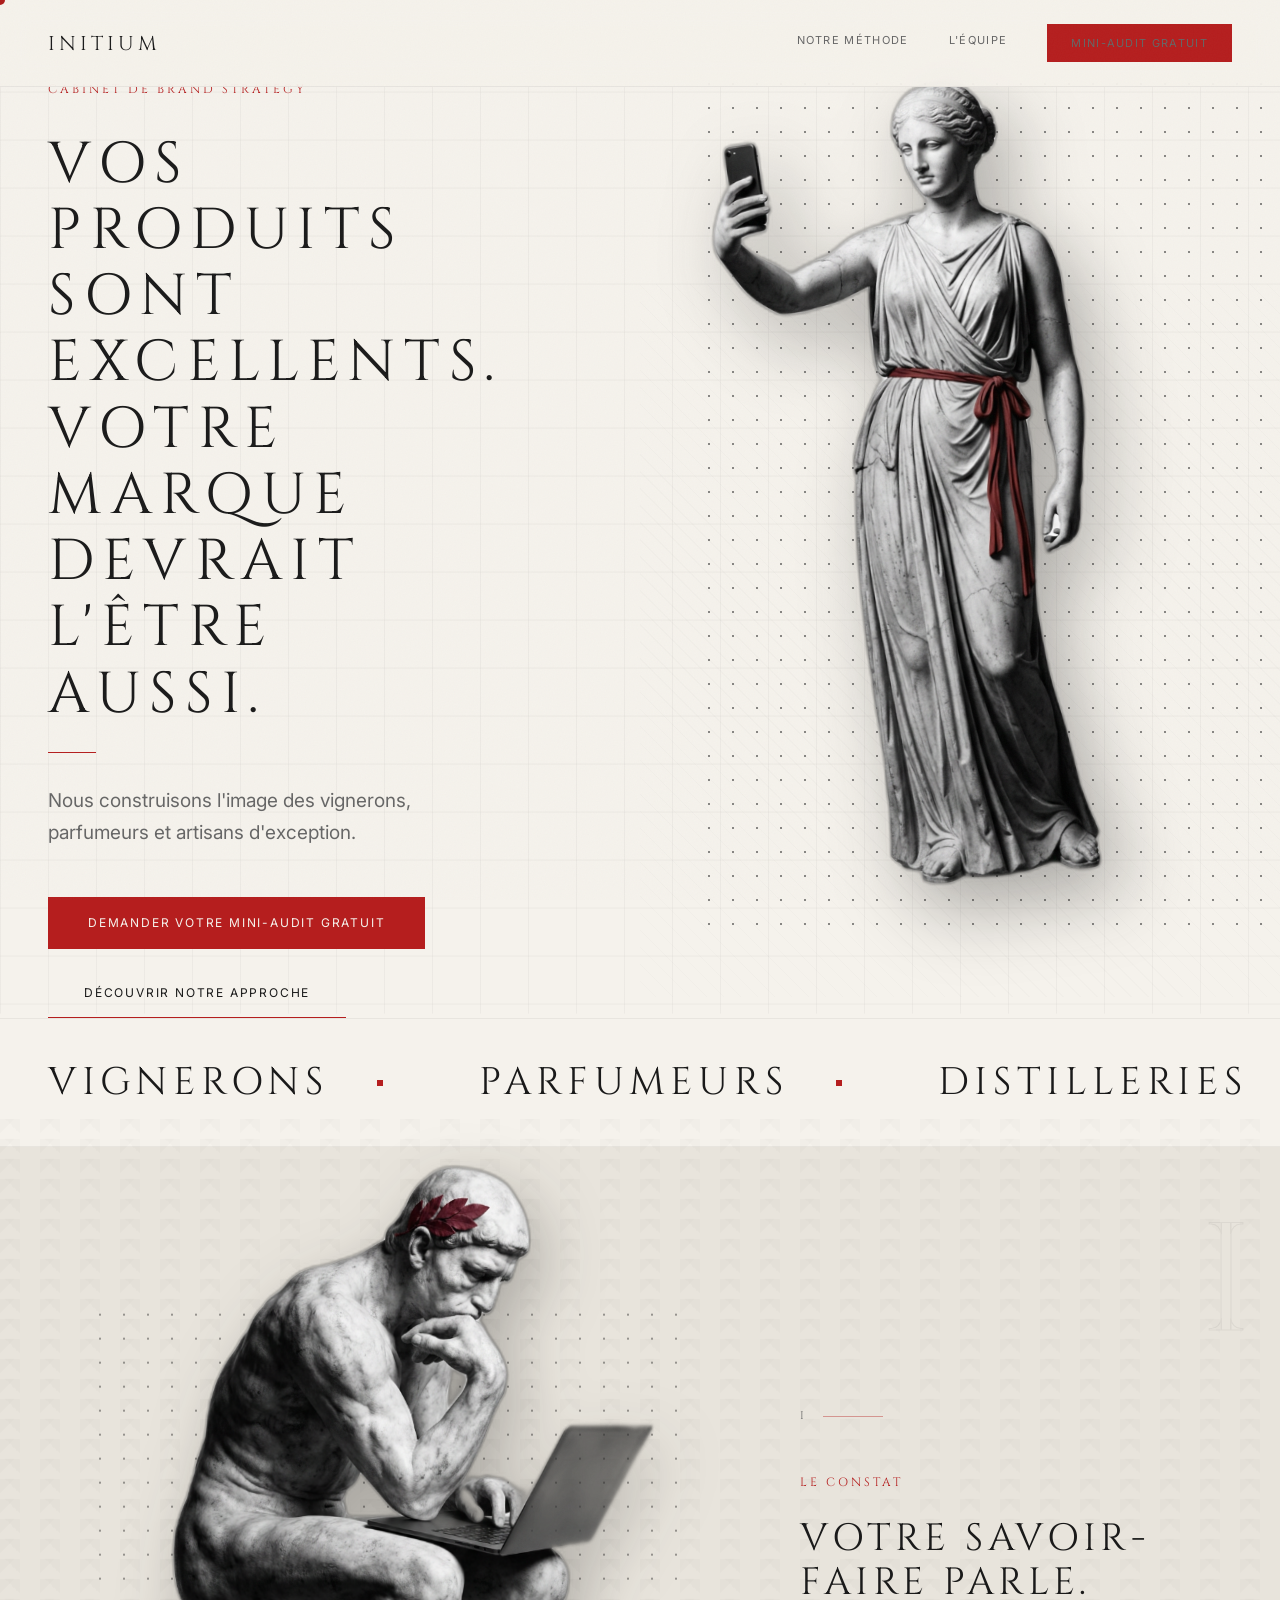
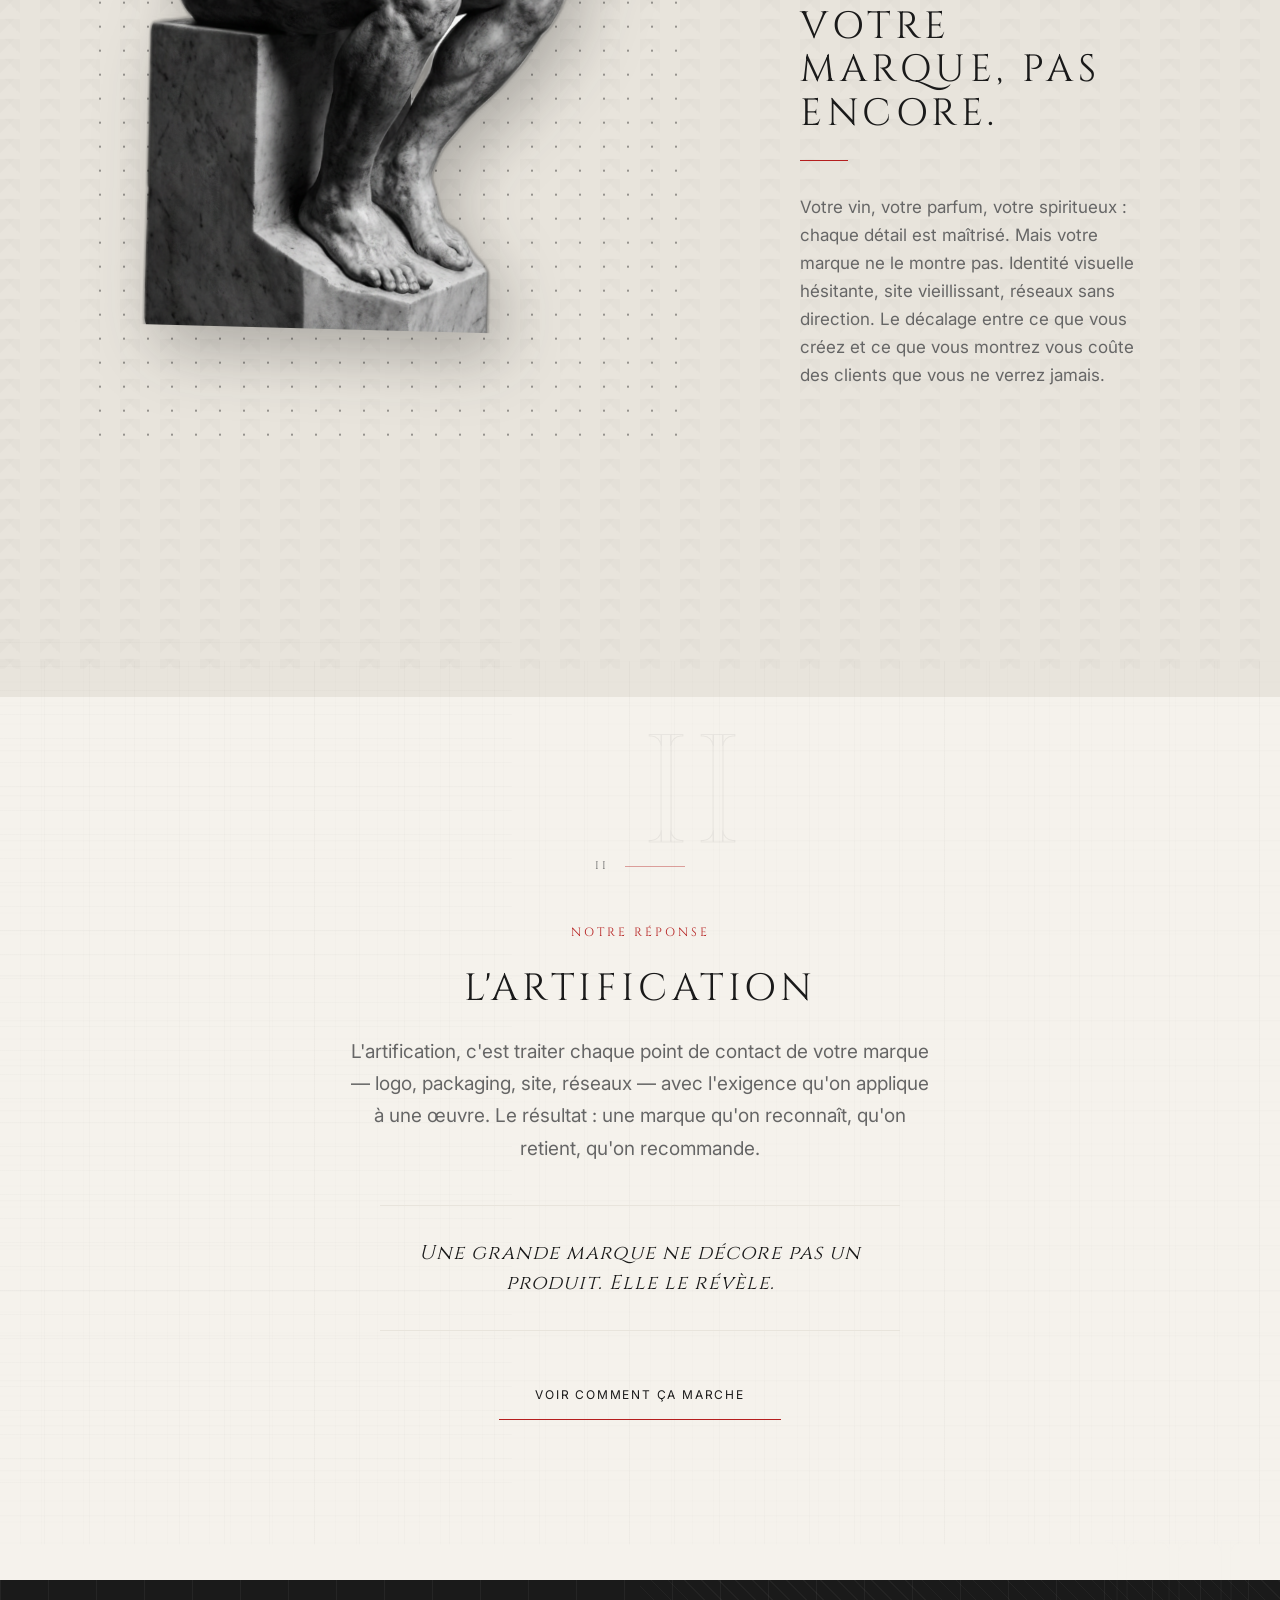
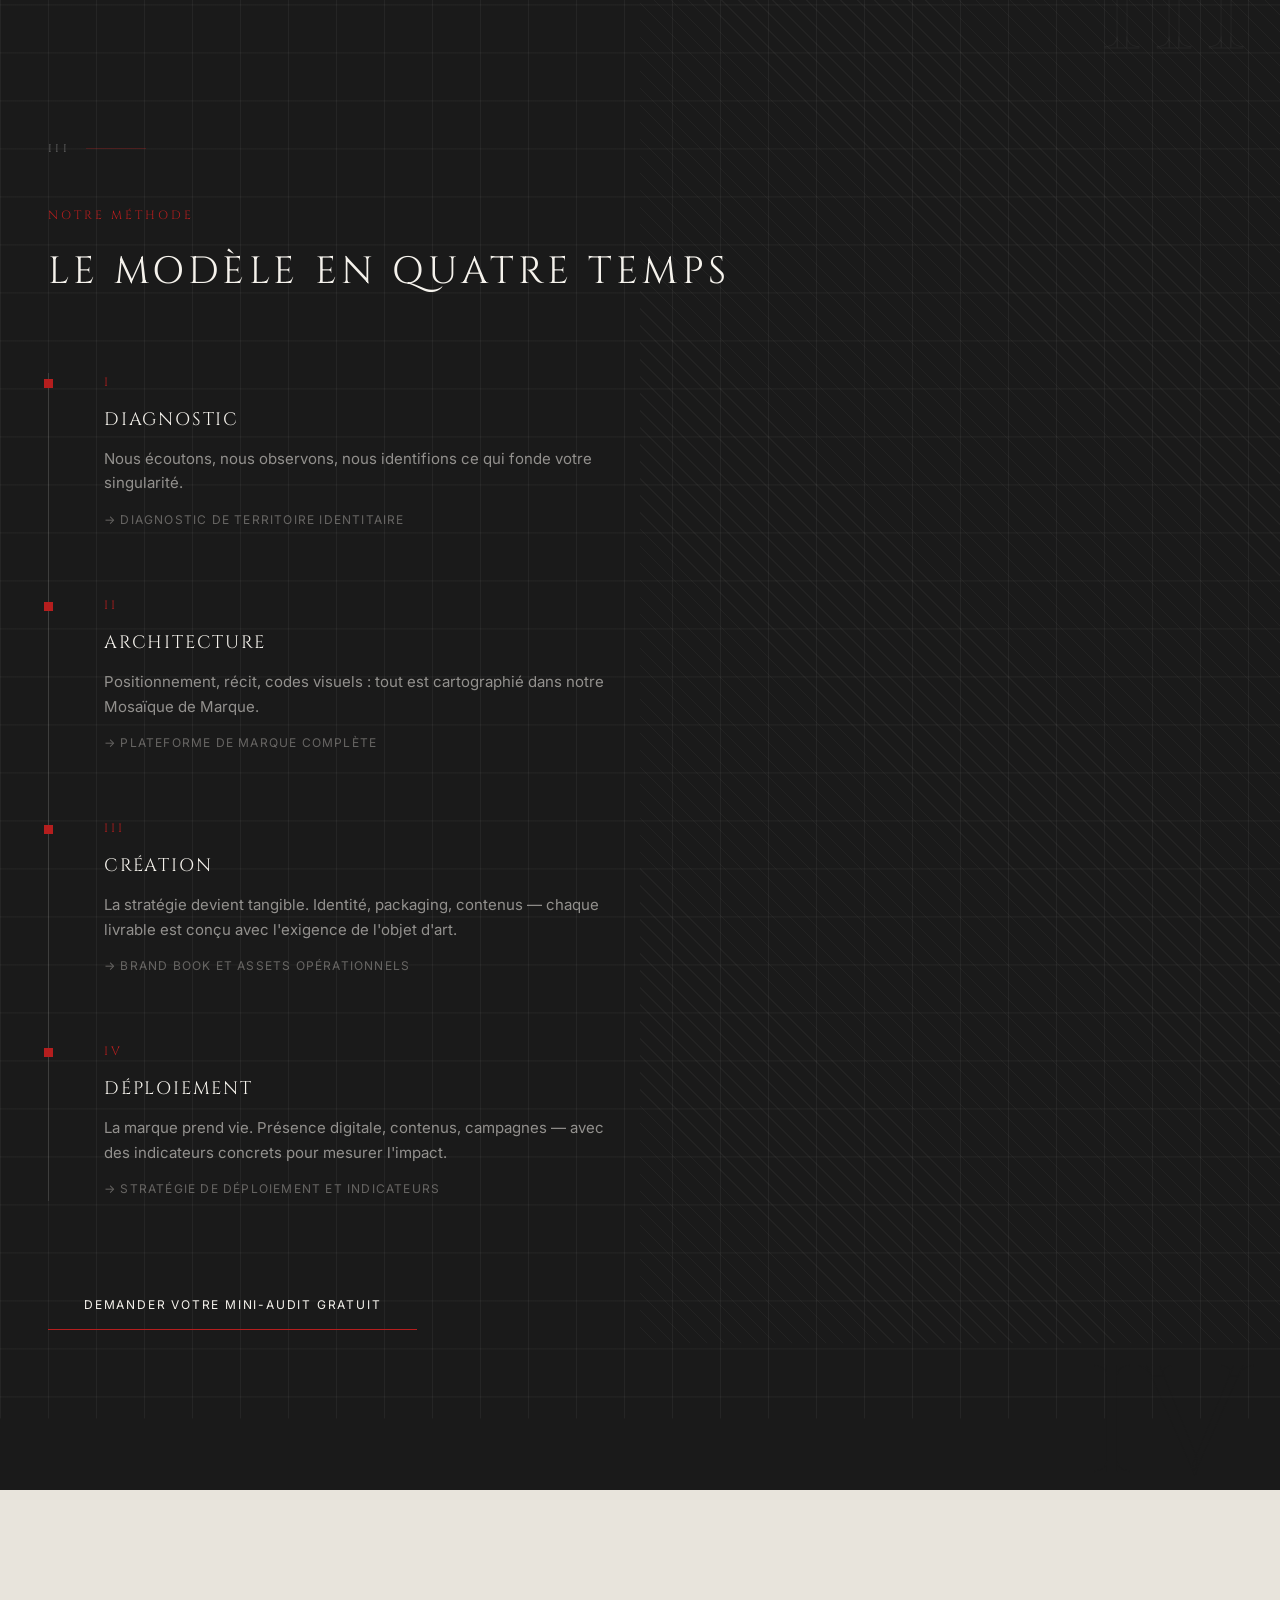
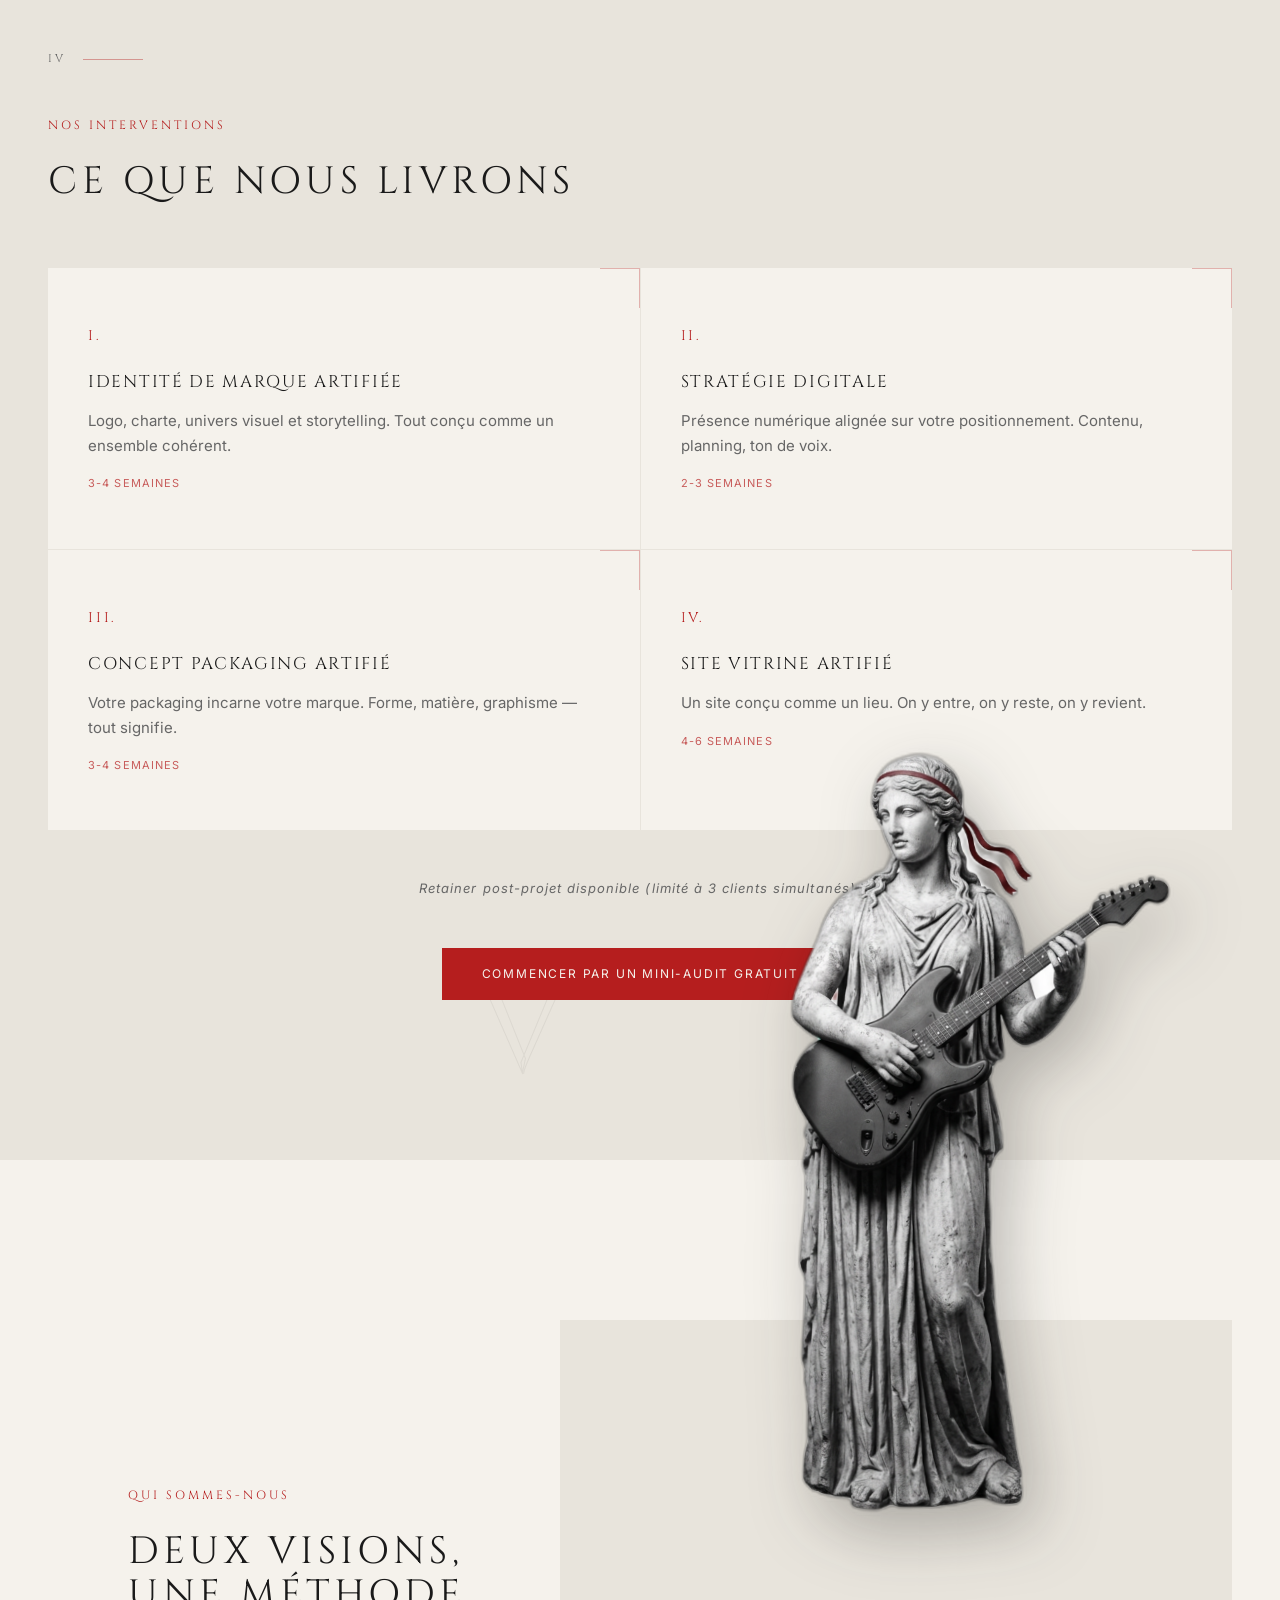
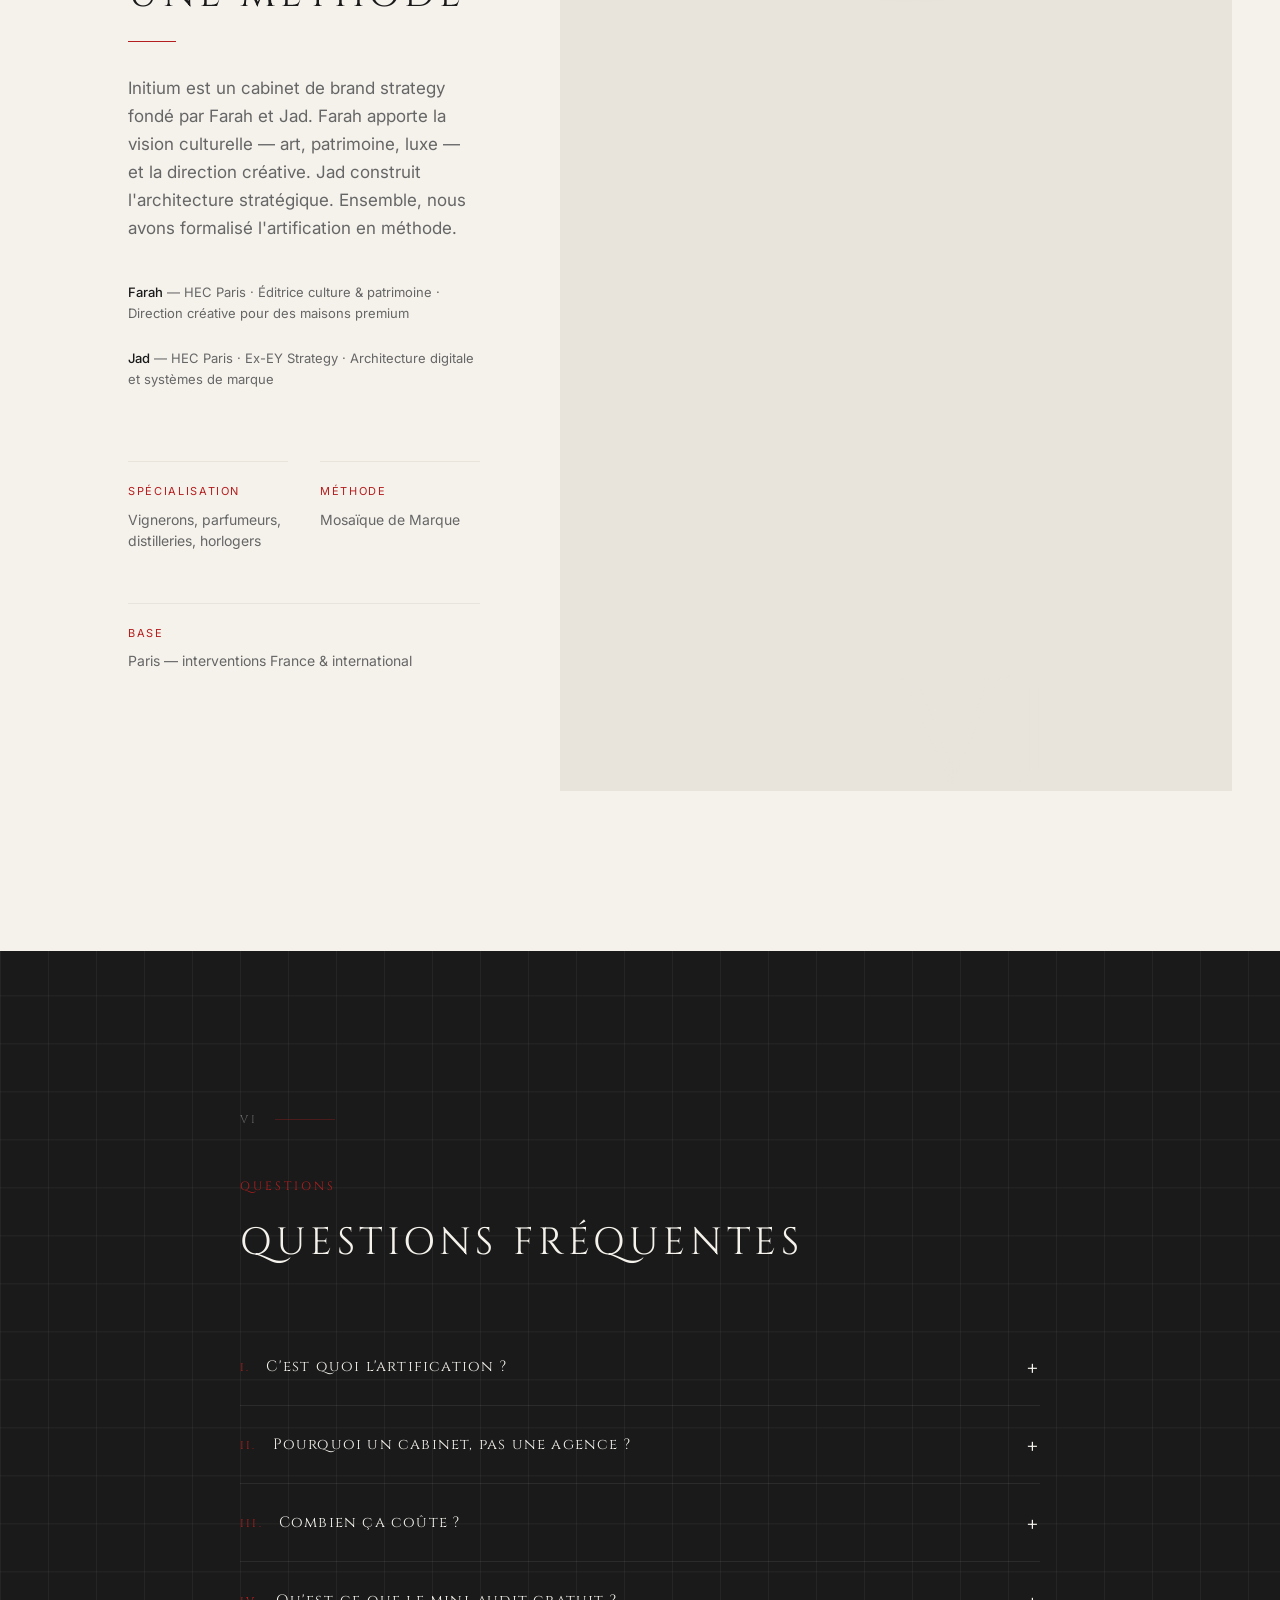
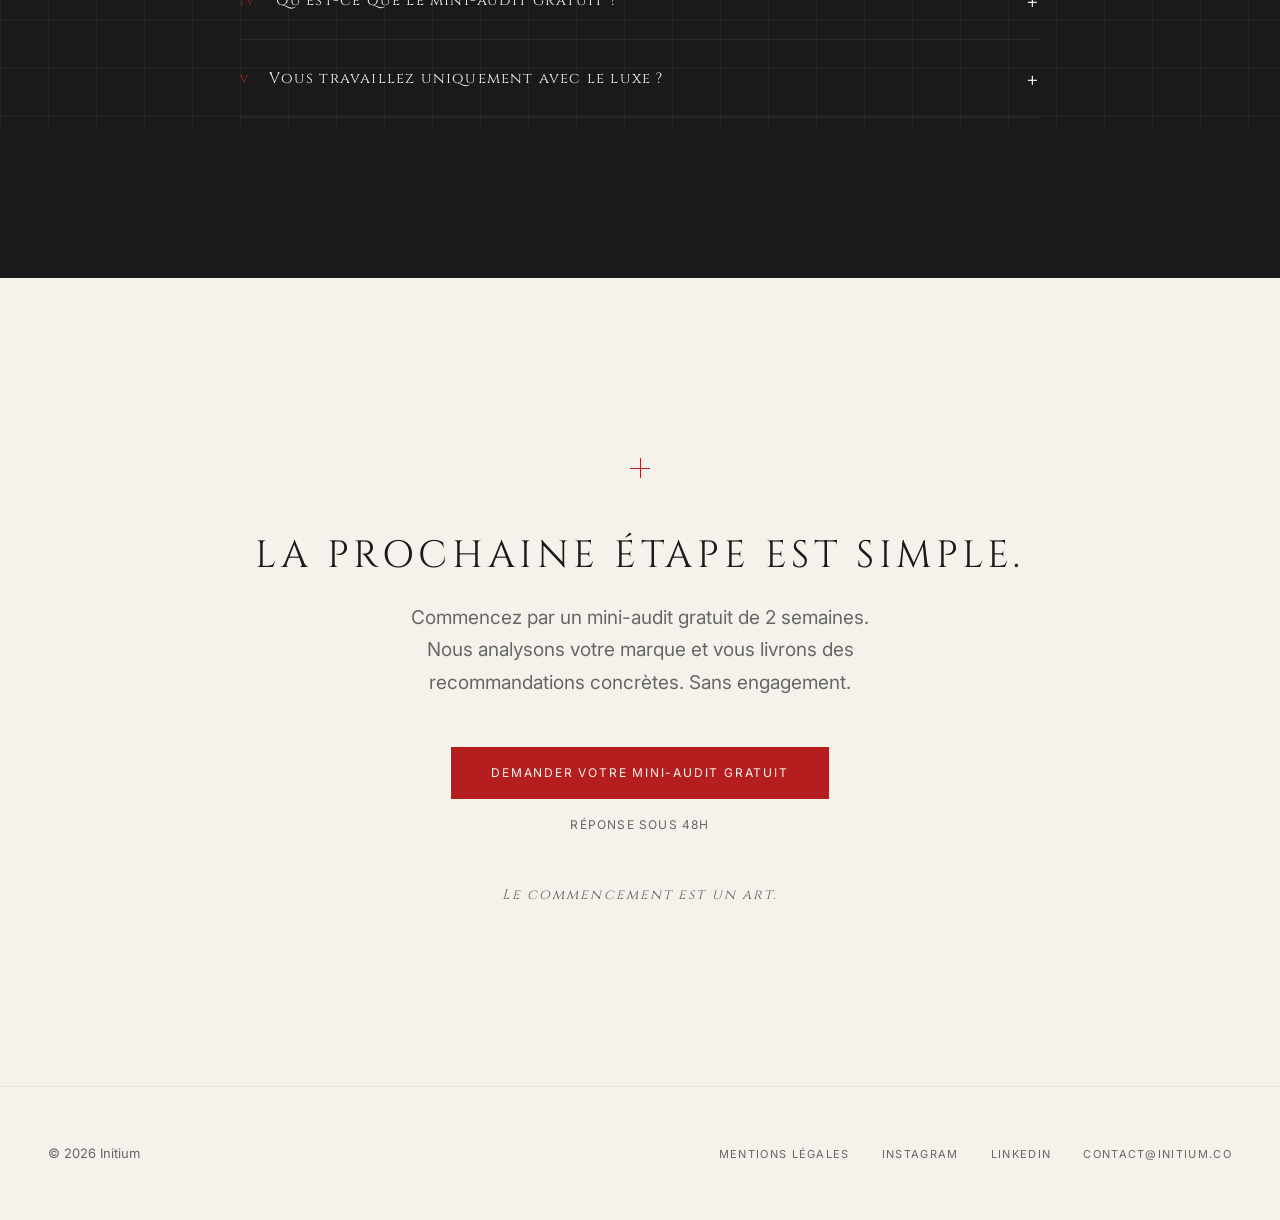
==== index.html @ c175eb3e "Initium V3 — site one-page + mini-audit landing" ====
<!DOCTYPE html>
<html lang="fr">
<head>
  <meta charset="UTF-8">
  <meta name="viewport" content="width=device-width, initial-scale=1.0">
  <title>Initium — Cabinet de brand strategy | Artification de marques premium</title>
  <meta name="description" content="Cabinet de brand strategy spécialisé dans l'artification. Nous élevons l'image des vignerons, parfumeurs et artisans d'exception.">
  <meta property="og:title" content="Initium — Cabinet de brand strategy | Artification de marques premium">
  <meta property="og:description" content="Cabinet de brand strategy spécialisé dans l'artification. Nous élevons l'image des vignerons, parfumeurs et artisans d'exception.">
  <meta property="og:type" content="website">
  <meta property="og:url" content="https://jadachpro.github.io/initium-site-v3/">
  <meta property="og:image" content="https://jadachpro.github.io/initium-site-v3/img/venus-selfie.png">
  <link href="https://fonts.googleapis.com/css2?family=Cinzel:wght@400;500;700&family=Inter:wght@300;400;500&display=swap" rel="stylesheet">
  <link rel="stylesheet" href="css/style.css">
</head>
<body>

  <!-- Curseur rouge custom -->
  <div class="cursor-dot" id="cursor"></div>

  <!-- Navigation -->
  <nav class="site-nav" id="nav">
    <a href="index.html" class="site-nav__logo">Initium</a>
    <button class="site-nav__hamburger" id="hamburger" aria-label="Menu">
      <span></span><span></span><span></span>
    </button>
    <ul class="site-nav__links" id="navLinks">
      <li><a href="#methode">Notre méthode</a></li>
      <li><a href="#equipe">L'équipe</a></li>
      <li><a href="mini-audit.html" class="btn btn--filled" style="padding: 10px 24px; font-size: 11px;">Mini-audit gratuit</a></li>
    </ul>
  </nav>

  <!-- ===== S1 — HERO ===== -->
  <section class="hero">
    <div class="pattern-layer pat-grid" style="inset: 0; opacity: 0.5;" data-parallax="0.02"></div>
    <div class="pattern-layer pat-diag" style="top: 30%; left: 50%; right: 0; bottom: 0; opacity: 0.4;" data-parallax="0.04"></div>
    <div class="hero__deco-letter" data-parallax="0.06">I</div>

    <div class="hero__inner">
      <div class="hero__content">
        <p class="t-intertitre mb-32 reveal">Cabinet de brand strategy</p>
        <h1 class="t-lapidaire t-lapidaire--lg mb-24 reveal reveal--delay-1">Vos produits sont excellents. Votre marque devrait l'être aussi.</h1>
        <div class="filet mb-32 reveal reveal--delay-2"></div>
        <p class="t-corps t-corps--lg mb-48 reveal reveal--delay-2" style="max-width: 460px;">Nous construisons l'image des vignerons, parfumeurs et artisans d'exception.</p>
        <div style="display: flex; gap: 20px; flex-wrap: wrap;" class="reveal reveal--delay-3">
          <a href="mini-audit.html" class="btn btn--filled">Demander votre mini-audit gratuit</a>
          <a href="#methode" class="btn">Découvrir notre approche</a>
        </div>
      </div>

      <div class="hero__figure">
        <div class="hero__figure-frame hero__figure-frame--offset pat-dots" style="opacity: 0.5;" data-parallax="0.03"></div>
        <img src="img/venus-selfie.png" alt="Vénus au selfie — statue classique avec smartphone" data-parallax="0.15" data-scale-scroll>
      </div>
    </div>
  </section>

  <!-- ===== S2 — MARQUEE ===== -->
  <div class="marquee">
    <div class="marquee__track">
      <span class="marquee__item">Vignerons <span class="marquee__sep"></span></span>
      <span class="marquee__item">Parfumeurs <span class="marquee__sep"></span></span>
      <span class="marquee__item">Distilleries <span class="marquee__sep"></span></span>
      <span class="marquee__item">Horlogers <span class="marquee__sep"></span></span>
      <span class="marquee__item">Artisans d'exception <span class="marquee__sep"></span></span>
      <span class="marquee__item">Vignerons <span class="marquee__sep"></span></span>
      <span class="marquee__item">Parfumeurs <span class="marquee__sep"></span></span>
      <span class="marquee__item">Distilleries <span class="marquee__sep"></span></span>
      <span class="marquee__item">Horlogers <span class="marquee__sep"></span></span>
      <span class="marquee__item">Artisans d'exception <span class="marquee__sep"></span></span>
    </div>
  </div>

  <!-- ===== S3 — LE PROBLÈME ===== -->
  <section class="section section--perle">
    <div class="pattern-layer pat-chevron" style="inset: 0; opacity: 0.4;" data-parallax="0.02"></div>

    <div class="split">
      <div class="split__figure">
        <div class="pattern-layer pat-dots" style="inset: 40px; opacity: 0.4; z-index: 1;" data-parallax="0.03"></div>
        <img src="img/penseur-laptop.png" alt="Le Penseur au laptop" data-parallax="0.12" data-scale-scroll>
      </div>
      <div class="split__text">
        <div class="section-num-giant" data-parallax="0.06">I</div>
        <div class="section-number reveal">I</div>
        <p class="t-intertitre mb-24 reveal reveal--delay-1">Le constat</p>
        <h2 class="t-lapidaire t-lapidaire--md mb-24 reveal reveal--delay-1">Votre savoir-faire parle. Votre marque, pas encore.</h2>
        <div class="filet mb-32 reveal reveal--delay-2"></div>
        <p class="t-corps mb-48 reveal reveal--delay-2">Votre vin, votre parfum, votre spiritueux&nbsp;: chaque détail est maîtrisé. Mais votre marque ne le montre pas. Identité visuelle hésitante, site vieillissant, réseaux sans direction. Le décalage entre ce que vous créez et ce que vous montrez vous coûte des clients que vous ne verrez jamais.</p>
      </div>
    </div>
  </section>

  <!-- ===== S4 — L'ARTIFICATION ===== -->
  <section class="section section--blanc" style="text-align: center;">
    <div class="pattern-layer pat-meandre" style="inset: 0; opacity: 0.35;" data-parallax="0.015"></div>
    <div class="pattern-layer pat-lines" style="top: 0; left: 0; width: 40%; bottom: 0; opacity: 0.3;" data-parallax="0.03"></div>

    <div class="section__inner">
      <div class="section-num-giant" style="left: 50%; transform: translateX(-50%); right: auto;" data-parallax="0.05">II</div>
      <div class="section-number reveal" style="justify-content: center;">II</div>
      <p class="t-intertitre mb-24 reveal">Notre réponse</p>
      <h2 class="t-lapidaire t-lapidaire--md mb-24 reveal reveal--delay-1">L'artification</h2>
      <div class="filet mb-32 reveal reveal--delay-1" style="margin: 0 auto;"></div>
      <p class="t-corps t-corps--lg mb-48 reveal reveal--delay-2" style="max-width: 580px; margin: 0 auto;">L'artification, c'est traiter chaque point de contact de votre marque — logo, packaging, site, réseaux — avec l'exigence qu'on applique à une œuvre. Le résultat&nbsp;: une marque qu'on reconnaît, qu'on retient, qu'on recommande.</p>
      <div class="phrase-memorable reveal reveal--delay-2" style="max-width: 520px; margin: 40px auto;">Une grande marque ne décore pas un produit. Elle le révèle.</div>
      <a href="#methode" class="btn reveal reveal--delay-3">Voir comment ça marche</a>
    </div>
  </section>

  <!-- ===== S5 — LA MÉTHODE ===== -->
  <section class="section section--noir" id="methode">
    <div class="pattern-layer pat-grid--light" style="inset: 0;" data-parallax="0.02"></div>
    <div class="pattern-layer pat-diag--light" style="top: 0; right: 0; width: 50%; bottom: 0;" data-parallax="0.04"></div>

    <div class="section__inner">
      <div class="section-num-giant" data-parallax="0.06">III</div>
      <div class="section-number reveal">III</div>
      <p class="t-intertitre mb-24 reveal">Notre méthode</p>
      <h2 class="t-lapidaire t-lapidaire--md mb-16 reveal reveal--delay-1" style="color: var(--blanc-casse);">Le modèle en quatre temps</h2>

      <div class="timeline">
        <div class="timeline__step reveal">
          <div class="timeline__roman">I</div>
          <div class="timeline__title">Diagnostic</div>
          <p class="timeline__text">Nous écoutons, nous observons, nous identifions ce qui fonde votre singularité.</p>
          <span class="timeline__deliverable">→ Diagnostic de territoire identitaire</span>
        </div>
        <div class="timeline__step reveal reveal--delay-1">
          <div class="timeline__roman">II</div>
          <div class="timeline__title">Architecture</div>
          <p class="timeline__text">Positionnement, récit, codes visuels&nbsp;: tout est cartographié dans notre Mosaïque de Marque.</p>
          <span class="timeline__deliverable">→ Plateforme de marque complète</span>
        </div>
        <div class="timeline__step reveal reveal--delay-2">
          <div class="timeline__roman">III</div>
          <div class="timeline__title">Création</div>
          <p class="timeline__text">La stratégie devient tangible. Identité, packaging, contenus — chaque livrable est conçu avec l'exigence de l'objet d'art.</p>
          <span class="timeline__deliverable">→ Brand book et assets opérationnels</span>
        </div>
        <div class="timeline__step reveal reveal--delay-3">
          <div class="timeline__roman">IV</div>
          <div class="timeline__title">Déploiement</div>
          <p class="timeline__text">La marque prend vie. Présence digitale, contenus, campagnes — avec des indicateurs concrets pour mesurer l'impact.</p>
          <span class="timeline__deliverable">→ Stratégie de déploiement et indicateurs</span>
        </div>
      </div>

      <div style="margin-top: 80px;" class="reveal">
        <a href="mini-audit.html" class="btn" style="color: var(--blanc-casse); border-bottom-color: var(--rouge);">Demander votre mini-audit gratuit</a>
      </div>
    </div>
  </section>

  <!-- ===== S6 — LES OFFRES ===== -->
  <section class="section section--perle">
    <div class="section__inner">
      <div class="section-num-giant" data-parallax="0.06">IV</div>
      <div class="section-number reveal">IV</div>
      <p class="t-intertitre mb-24 reveal">Nos interventions</p>
      <h2 class="t-lapidaire t-lapidaire--md mb-16 reveal reveal--delay-1">Ce que nous livrons</h2>

      <div class="grid-2x2">
        <div class="card reveal">
          <div class="card__corner"></div>
          <div class="card__roman">I.</div>
          <div class="card__title">Identité de marque artifiée</div>
          <p class="card__text">Logo, charte, univers visuel et storytelling. Tout conçu comme un ensemble cohérent.</p>
          <div class="card__delai">3-4 semaines</div>
        </div>
        <div class="card reveal reveal--delay-1">
          <div class="card__corner"></div>
          <div class="card__roman">II.</div>
          <div class="card__title">Stratégie digitale</div>
          <p class="card__text">Présence numérique alignée sur votre positionnement. Contenu, planning, ton de voix.</p>
          <div class="card__delai">2-3 semaines</div>
        </div>
        <div class="card reveal reveal--delay-2">
          <div class="card__corner"></div>
          <div class="card__roman">III.</div>
          <div class="card__title">Concept packaging artifié</div>
          <p class="card__text">Votre packaging incarne votre marque. Forme, matière, graphisme — tout signifie.</p>
          <div class="card__delai">3-4 semaines</div>
        </div>
        <div class="card reveal reveal--delay-3">
          <div class="card__corner"></div>
          <div class="card__roman">IV.</div>
          <div class="card__title">Site vitrine artifié</div>
          <p class="card__text">Un site conçu comme un lieu. On y entre, on y reste, on y revient.</p>
          <div class="card__delai">4-6 semaines</div>
        </div>
      </div>

      <p class="retainer-note reveal">Retainer post-projet disponible (limité à 3 clients simultanés).</p>

      <div style="text-align: center; margin-top: 48px;" class="reveal">
        <a href="mini-audit.html" class="btn btn--filled">Commencer par un mini-audit gratuit</a>
      </div>
    </div>
  </section>

  <!-- ===== S7 — L'ÉQUIPE ===== -->
  <section class="section section--blanc" id="equipe">
    <div class="split">
      <div class="split__text">
        <div class="section-num-giant" data-parallax="0.06">V</div>
        <div class="section-number reveal">V</div>
        <p class="t-intertitre mb-24 reveal reveal--delay-1">Qui sommes-nous</p>
        <h2 class="t-lapidaire t-lapidaire--md mb-24 reveal reveal--delay-1">Deux visions, une méthode</h2>
        <div class="filet mb-32 reveal reveal--delay-2"></div>
        <p class="t-corps mb-32 reveal reveal--delay-2">Initium est un cabinet de brand strategy fondé par Farah et Jad. Farah apporte la vision culturelle — art, patrimoine, luxe — et la direction créative. Jad construit l'architecture stratégique. Ensemble, nous avons formalisé l'artification en méthode.</p>

        <div class="team-parcours mb-16 reveal reveal--delay-2">
          <strong>Farah</strong> — HEC Paris · Éditrice culture &amp; patrimoine · Direction créative pour des maisons premium
        </div>
        <div class="team-parcours mb-32 reveal reveal--delay-2">
          <strong>Jad</strong> — HEC Paris · Ex-EY Strategy · Architecture digitale et systèmes de marque
        </div>

        <div class="team-blocs reveal reveal--delay-3">
          <div class="team-bloc">
            <div class="team-bloc__label">Spécialisation</div>
            <div class="team-bloc__value">Vignerons, parfumeurs, distilleries, horlogers</div>
          </div>
          <div class="team-bloc">
            <div class="team-bloc__label">Méthode</div>
            <div class="team-bloc__value">Mosaïque de Marque</div>
          </div>
          <div class="team-bloc">
            <div class="team-bloc__label">Base</div>
            <div class="team-bloc__value">Paris — interventions France &amp; international</div>
          </div>
        </div>
      </div>

      <div class="split__figure split__figure--placeholder">
        <img src="img/muse-guitare.png" alt="Farah — co-fondatrice Initium" data-parallax="0.12" data-scale-scroll>
      </div>
    </div>
  </section>

  <!-- ===== S8 — FAQ ===== -->
  <section class="section section--noir">
    <div class="pattern-layer pat-grid--light" style="inset: 0;" data-parallax="0.02"></div>

    <div class="section__inner" style="max-width: 800px;">
      <div class="section-num-giant" data-parallax="0.06">VI</div>
      <div class="section-number reveal">VI</div>
      <p class="t-intertitre mb-24 reveal">Questions</p>
      <h2 class="t-lapidaire t-lapidaire--md mb-16 reveal reveal--delay-1" style="color: var(--blanc-casse);">Questions fréquentes</h2>

      <div class="faq-list">
        <div class="faq-item reveal">
          <button class="faq-question"><span class="faq-roman">I.</span>C'est quoi l'artification&nbsp;?</button>
          <div class="faq-answer">
            <p>Traiter chaque élément de votre marque — logo, packaging, site, contenu — avec l'intention et la cohérence d'une démarche artistique. Le résultat&nbsp;: une marque qui se distingue naturellement.</p>
          </div>
        </div>
        <div class="faq-item reveal reveal--delay-1">
          <button class="faq-question"><span class="faq-roman">II.</span>Pourquoi un cabinet, pas une agence&nbsp;?</button>
          <div class="faq-answer">
            <p>Une agence exécute. Un cabinet pense puis exécute. Nous construisons des systèmes de marque cohérents et durables, fondés sur une méthode.</p>
          </div>
        </div>
        <div class="faq-item reveal reveal--delay-1">
          <button class="faq-question"><span class="faq-roman">III.</span>Combien ça coûte&nbsp;?</button>
          <div class="faq-answer">
            <p>Chaque projet est chiffré sur mesure après le mini-audit gratuit. Le mini-audit vous donne une vision claire avant tout engagement.</p>
          </div>
        </div>
        <div class="faq-item reveal reveal--delay-2">
          <button class="faq-question"><span class="faq-roman">IV.</span>Qu'est-ce que le mini-audit gratuit&nbsp;?</button>
          <div class="faq-answer">
            <p>Un diagnostic de 2 semaines. Nous analysons votre marque (identité, positionnement, présence digitale) et vous livrons des recommandations concrètes. Sans engagement.</p>
          </div>
        </div>
        <div class="faq-item reveal reveal--delay-2">
          <button class="faq-question"><span class="faq-roman">V.</span>Vous travaillez uniquement avec le luxe&nbsp;?</button>
          <div class="faq-answer">
            <p>Nous travaillons avec les marques de produits premium&nbsp;: vignerons, parfumeurs, distilleries, horlogers. Le point commun&nbsp;: un savoir-faire d'exception qui mérite une image à la hauteur.</p>
          </div>
        </div>
      </div>
    </div>
  </section>

  <!-- ===== S9 — CTA FINAL ===== -->
  <section class="section section--blanc cta-final">
    <div class="section__inner">
      <div class="ornament-cross mb-48 reveal" style="margin: 0 auto 48px;"></div>
      <h2 class="t-lapidaire t-lapidaire--md mb-24 reveal reveal--delay-1">La prochaine étape est simple.</h2>
      <p class="t-corps t-corps--lg mb-48 reveal reveal--delay-2" style="max-width: 480px; margin: 0 auto 48px;">Commencez par un mini-audit gratuit de 2 semaines. Nous analysons votre marque et vous livrons des recommandations concrètes. Sans engagement.</p>
      <div class="reveal reveal--delay-3">
        <a href="mini-audit.html" class="btn btn--filled">Demander votre mini-audit gratuit</a>
        <p class="sub-cta">Réponse sous 48h</p>
      </div>
      <p class="closing-phrase reveal reveal--delay-3">Le commencement est un art.</p>
    </div>
  </section>

  <!-- ===== S10 — FOOTER ===== -->
  <footer class="site-footer">
    <span>© 2026 Initium</span>
    <ul class="site-footer__links">
      <li><a href="mentions-legales.html">Mentions légales</a></li>
      <li><a href="https://instagram.com/" target="_blank" rel="noopener">Instagram</a></li>
      <li><a href="https://linkedin.com/" target="_blank" rel="noopener">LinkedIn</a></li>
      <li><a href="mailto:contact@initium.co">contact@initium.co</a></li>
    </ul>
  </footer>

  <!-- Sticky CTA Mobile -->
  <div class="sticky-cta-mobile">
    <a href="mini-audit.html">Mini-audit gratuit</a>
  </div>

  <!-- ===== SCRIPTS ===== -->
  <script>
    /* --- Curseur custom --- */
    const cursor = document.getElementById('cursor');
    if (cursor && window.innerWidth > 768 && !('ontouchstart' in window)) {
      document.addEventListener('mousemove', e => {
        cursor.style.left = e.clientX + 'px';
        cursor.style.top = e.clientY + 'px';
      });
      document.querySelectorAll('a, .btn, .card, .faq-question').forEach(el => {
        el.addEventListener('mouseenter', () => cursor.classList.add('cursor-dot--hover'));
        el.addEventListener('mouseleave', () => cursor.classList.remove('cursor-dot--hover'));
      });
    } else if (cursor) {
      cursor.style.display = 'none';
    }

    /* --- Hamburger menu --- */
    const hamburger = document.getElementById('hamburger');
    const navLinks = document.getElementById('navLinks');
    hamburger.addEventListener('click', () => {
      hamburger.classList.toggle('active');
      navLinks.classList.toggle('open');
    });
    navLinks.querySelectorAll('a').forEach(link => {
      link.addEventListener('click', () => {
        hamburger.classList.remove('active');
        navLinks.classList.remove('open');
      });
    });

    /* --- Nav scroll --- */
    const nav = document.getElementById('nav');
    window.addEventListener('scroll', () => {
      nav.classList.toggle('site-nav--scrolled', window.scrollY > 80);
    });

    /* --- Reveal au scroll --- */
    const reveals = document.querySelectorAll('.reveal, .reveal-h');
    const observer = new IntersectionObserver((entries) => {
      entries.forEach(entry => {
        if (entry.isIntersecting) {
          entry.target.classList.add(
            entry.target.classList.contains('reveal-h') ? 'reveal-h--visible' : 'reveal--visible'
          );
          observer.unobserve(entry.target);
        }
      });
    }, { threshold: 0.15, rootMargin: '0px 0px -40px 0px' });
    reveals.forEach(el => observer.observe(el));

    /* --- Parallax multicouche + scale-on-scroll --- */
    const isMobile = window.innerWidth <= 768;
    if (!isMobile) {
      const parallaxEls = document.querySelectorAll('[data-parallax]');
      let ticking = false;
      window.addEventListener('scroll', () => {
        if (!ticking) {
          requestAnimationFrame(() => {
            const scrollY = window.pageYOffset;
            parallaxEls.forEach(el => {
              const speed = parseFloat(el.dataset.parallax);
              const rect = el.getBoundingClientRect();
              const centerOffset = rect.top + rect.height / 2 - window.innerHeight / 2;
              const translateY = centerOffset * speed * -1;
              if (el.hasAttribute('data-scale-scroll')) {
                const progress = Math.max(0, Math.min(1, 1 - rect.top / window.innerHeight));
                const scale = 0.92 + progress * 0.12;
                const baseRotate = el.closest('.split__figure') ? 1.5 : -2;
                el.style.transform = `translateY(${translateY}px) scale(${scale}) rotate(${baseRotate}deg)`;
              } else {
                el.style.transform = `translateY(${translateY}px)`;
              }
            });
            ticking = false;
          });
          ticking = true;
        }
      });
    }

    /* --- FAQ Accordion --- */
    document.querySelectorAll('.faq-question').forEach(btn => {
      btn.addEventListener('click', () => {
        const item = btn.parentElement;
        const wasOpen = item.classList.contains('open');
        document.querySelectorAll('.faq-item').forEach(i => i.classList.remove('open'));
        if (!wasOpen) item.classList.add('open');
      });
    });
  </script>

</body>
</html>
---- css/style.css ----
/* ===== INITIUM V2.0.1 — Poussé ===== */
/* Télescopage temporel · Patterns actifs · Textures · Dynamique */

/* --- Reset --- */
*, *::before, *::after { margin: 0; padding: 0; box-sizing: border-box; }

/* --- Variables --- */
:root {
  --blanc-casse: #F5F2EC;
  --noir-encre: #1A1A1A;
  --gris-cendre: #666666;
  --gris-perle: #E8E4DC;
  --rouge: #B51E1E;
  --blanc: #FFFFFF;
}

/* --- Curseur rouge --- */
html { cursor: default; }
.cursor-dot {
  position: fixed;
  width: 10px; height: 10px;
  background: var(--rouge);
  border-radius: 50%;
  pointer-events: none;
  z-index: 9999;
  mix-blend-mode: multiply;
  transition: transform 0.15s ease, opacity 0.2s;
  transform: translate(-50%, -50%);
}
.cursor-dot--hover {
  transform: translate(-50%, -50%) scale(3);
  opacity: 0.4;
}

/* --- Texture papier (overlay global) --- */
body::before {
  content: '';
  position: fixed;
  inset: 0;
  z-index: 9000;
  pointer-events: none;
  opacity: 0.03;
  background-image: url("data:image/svg+xml,%3Csvg width='300' height='300' xmlns='http://www.w3.org/2000/svg'%3E%3Cfilter id='n'%3E%3CfeTurbulence type='fractalNoise' baseFrequency='0.75' numOctaves='4' stitchTiles='stitch'/%3E%3C/filter%3E%3Crect width='100%25' height='100%25' filter='url(%23n)' opacity='1'/%3E%3C/svg%3E");
}

/* --- Base --- */
html { scroll-behavior: smooth; }

body {
  font-family: 'Inter', 'Helvetica Neue', Helvetica, Arial, sans-serif;
  background: var(--blanc-casse);
  color: var(--noir-encre);
  font-size: 17px;
  line-height: 1.65;
  -webkit-font-smoothing: antialiased;
  overflow-x: hidden;
}

/* --- Typographie lapidaire --- */
.t-lapidaire {
  font-family: 'Cinzel', 'Trajan Pro', serif;
  text-transform: uppercase;
  letter-spacing: 0.12em;
  font-weight: 400;
  line-height: 1.15;
}
.t-lapidaire--xxl {
  font-size: clamp(48px, 7vw, 120px);
  letter-spacing: 0.08em;
  line-height: 1.0;
}
.t-lapidaire--lg {
  font-size: clamp(32px, 4.5vw, 64px);
  letter-spacing: 0.15em;
}
.t-lapidaire--md {
  font-size: clamp(22px, 3vw, 38px);
  letter-spacing: 0.12em;
}
.t-lapidaire--sm {
  font-size: clamp(13px, 1.2vw, 15px);
  letter-spacing: 0.2em;
}

/* --- Typographie corps --- */
.t-corps { font-size: 17px; line-height: 1.65; color: var(--gris-cendre); }
.t-corps--lg { font-size: 19px; line-height: 1.7; }

/* --- Intertitre rouge petites capitales --- */
.t-intertitre {
  font-family: 'Cinzel', serif;
  font-size: 12px;
  letter-spacing: 0.25em;
  text-transform: uppercase;
  color: var(--rouge);
  font-weight: 400;
}

/* --- Links --- */
a { color: inherit; text-decoration: none; }

/* --- Filets --- */
.filet { width: 48px; height: 1px; background: var(--rouge); }
.filet--v { width: 1px; height: 48px; background: var(--rouge); }
.filet--long { width: 100%; height: 1px; background: var(--gris-perle); }
.filet--rouge-long { width: 100%; height: 1px; background: var(--rouge); opacity: 0.3; }

/* --- Boutons --- */
.btn {
  display: inline-block;
  padding: 14px 36px;
  font-family: 'Inter', sans-serif;
  font-size: 12px;
  letter-spacing: 0.15em;
  text-transform: uppercase;
  color: var(--noir-encre);
  background: transparent;
  border: none;
  border-bottom: 1px solid var(--rouge);
  border-radius: 0;
  cursor: pointer;
  transition: all 0.4s cubic-bezier(0.25, 0, 0, 1);
  position: relative;
}
.btn::after {
  content: '';
  position: absolute;
  bottom: -1px; left: 0;
  width: 0; height: 1px;
  background: var(--rouge);
  transition: width 0.4s cubic-bezier(0.25, 0, 0, 1);
}
.btn:hover { color: var(--rouge); }
.btn:hover::after { width: 100%; }

.btn--filled {
  background: var(--rouge);
  color: var(--blanc-casse);
  border-bottom: none;
  padding: 16px 40px;
}
.btn--filled:hover {
  background: var(--noir-encre);
  color: var(--blanc-casse);
}

/* --- Navigation --- */
.site-nav {
  position: fixed;
  top: 0; left: 0; right: 0;
  z-index: 1000;
  display: flex;
  justify-content: space-between;
  align-items: center;
  padding: 24px 48px;
  background: rgba(245, 242, 236, 0.9);
  backdrop-filter: blur(12px);
  border-bottom: 1px solid rgba(26, 26, 26, 0.06);
  transition: padding 0.3s;
}
.site-nav--scrolled { padding: 16px 48px; }

.site-nav__logo {
  font-family: 'Cinzel', serif;
  font-size: 20px;
  letter-spacing: 0.2em;
  text-transform: uppercase;
  color: var(--noir-encre);
}

.site-nav__links {
  display: flex; gap: 40px; list-style: none;
}
.site-nav__links a {
  font-family: 'Inter', sans-serif;
  font-size: 11px;
  letter-spacing: 0.12em;
  text-transform: uppercase;
  color: var(--gris-cendre);
  transition: color 0.3s;
  position: relative;
}
.site-nav__links a::after {
  content: '';
  position: absolute;
  bottom: -4px; left: 0;
  width: 0; height: 1px;
  background: var(--rouge);
  transition: width 0.3s;
}
.site-nav__links a:hover { color: var(--rouge); }
.site-nav__links a:hover::after { width: 100%; }

/* ===== PATTERNS ===== */

/* Pointillés */
.pat-dots {
  background-image: radial-gradient(circle, var(--noir-encre) 1px, transparent 1px);
  background-size: 24px 24px;
}

/* Grille fine */
.pat-grid {
  background-image:
    linear-gradient(rgba(26, 26, 26, 0.07) 1px, transparent 1px),
    linear-gradient(90deg, rgba(26, 26, 26, 0.07) 1px, transparent 1px);
  background-size: 48px 48px;
}

/* Grille dense */
.pat-grid-dense {
  background-image:
    linear-gradient(rgba(26, 26, 26, 0.04) 1px, transparent 1px),
    linear-gradient(90deg, rgba(26, 26, 26, 0.04) 1px, transparent 1px);
  background-size: 16px 16px;
}

/* Lignes horizontales */
.pat-lines {
  background-image: repeating-linear-gradient(
    0deg, transparent, transparent 23px,
    rgba(26, 26, 26, 0.06) 23px, rgba(26, 26, 26, 0.06) 24px
  );
}

/* Diagonales */
.pat-diag {
  background-image: repeating-linear-gradient(
    45deg, transparent, transparent 11px,
    rgba(26, 26, 26, 0.04) 11px, rgba(26, 26, 26, 0.04) 12px
  );
}

/* Méandre grec (simplifié CSS) */
.pat-meandre {
  background-image:
    linear-gradient(90deg, transparent 44px, rgba(26,26,26,0.05) 44px, rgba(26,26,26,0.05) 45px, transparent 45px),
    linear-gradient(transparent 44px, rgba(26,26,26,0.05) 44px, rgba(26,26,26,0.05) 45px, transparent 45px),
    linear-gradient(90deg, transparent 20px, rgba(26,26,26,0.03) 20px, rgba(26,26,26,0.03) 21px, transparent 21px),
    linear-gradient(transparent 20px, rgba(26,26,26,0.03) 20px, rgba(26,26,26,0.03) 21px, transparent 21px);
  background-size: 45px 45px, 45px 45px, 21px 21px, 21px 21px;
}

/* Chevrons */
.pat-chevron {
  background-image:
    linear-gradient(135deg, rgba(26,26,26,0.04) 25%, transparent 25%),
    linear-gradient(225deg, rgba(26,26,26,0.04) 25%, transparent 25%);
  background-size: 40px 20px;
  background-position: 0 0, 20px 0;
}

/* Damier */
.pat-checker {
  background-image:
    linear-gradient(45deg, rgba(26,26,26,0.03) 25%, transparent 25%, transparent 75%, rgba(26,26,26,0.03) 75%),
    linear-gradient(45deg, rgba(26,26,26,0.03) 25%, transparent 25%, transparent 75%, rgba(26,26,26,0.03) 75%);
  background-size: 40px 40px;
  background-position: 0 0, 20px 20px;
}

/* Pattern inversé (sur fond sombre) */
.pat-dots--light {
  background-image: radial-gradient(circle, rgba(245,242,236,0.08) 1px, transparent 1px);
  background-size: 24px 24px;
}
.pat-grid--light {
  background-image:
    linear-gradient(rgba(245,242,236,0.05) 1px, transparent 1px),
    linear-gradient(90deg, rgba(245,242,236,0.05) 1px, transparent 1px);
  background-size: 48px 48px;
}
.pat-diag--light {
  background-image: repeating-linear-gradient(
    45deg, transparent, transparent 11px,
    rgba(245,242,236,0.04) 11px, rgba(245,242,236,0.04) 12px
  );
}

/* ===== PATTERN LAYERS (positionnés absolument) ===== */
.pattern-layer {
  position: absolute;
  pointer-events: none;
  z-index: 0;
}

/* ===== SECTIONS ===== */
.section {
  padding: 160px 48px;
  position: relative;
  overflow: visible;
}
.section__inner {
  max-width: 1200px;
  margin: 0 auto;
  position: relative;
  z-index: 2;
}

.section--blanc { background: var(--blanc-casse); }
.section--perle { background: var(--gris-perle); }
.section--noir { background: var(--noir-encre); color: var(--blanc-casse); }
.section--noir .t-corps { color: rgba(245, 242, 236, 0.55); }

/* ===== HERO ===== */
.hero {
  min-height: 100vh;
  display: flex;
  align-items: center;
  position: relative;
  overflow: visible;
  background: var(--blanc-casse);
  padding-top: 80px;
}

.hero__inner {
  max-width: 1300px;
  margin: 0 auto;
  padding: 0 48px;
  display: grid;
  grid-template-columns: 1fr 1fr;
  gap: 80px;
  align-items: center;
  width: 100%;
  position: relative;
  z-index: 2;
}

.hero__content { position: relative; z-index: 2; }

/* Grande lettre décorative en arrière-plan */
.hero__deco-letter {
  position: absolute;
  font-family: 'Cinzel', serif;
  font-size: clamp(200px, 30vw, 500px);
  color: transparent;
  -webkit-text-stroke: 1px rgba(26, 26, 26, 0.04);
  line-height: 1;
  z-index: 0;
  pointer-events: none;
  user-select: none;
  top: 50%;
  left: -10%;
  transform: translateY(-50%);
}

.hero__figure {
  position: relative;
  z-index: 1;
  display: flex;
  align-items: flex-end;
  justify-content: center;
  min-height: 600px;
  overflow: visible;
}

.hero__figure img {
  height: 110vh;
  width: auto;
  max-width: none;
  max-height: none;
  position: relative;
  z-index: 2;
  transform: rotate(-2deg);
  transform-origin: bottom center;
  transition: transform 0.6s cubic-bezier(0.25, 0, 0, 1);
  margin-bottom: -15vh;
  filter: drop-shadow(20px 30px 40px rgba(26, 26, 26, 0.35));
}

/* Cadre pattern derrière la figure */
.hero__figure-frame {
  position: absolute;
  width: 90%;
  height: 100%;
  z-index: 1;
  mix-blend-mode: multiply;
}
/* Décalé en haut à droite */
.hero__figure-frame--offset {
  top: -40px;
  right: -40px;
}

/* ===== MARQUEE / BANDEAU DÉFILANT ===== */
.marquee {
  overflow: hidden;
  white-space: nowrap;
  padding: 32px 0;
  border-top: 1px solid rgba(26,26,26,0.06);
  border-bottom: 1px solid rgba(26,26,26,0.06);
  position: relative;
}
.marquee--noir {
  background: var(--noir-encre);
  border-color: rgba(245,242,236,0.06);
}
.marquee__track {
  display: inline-flex;
  animation: marquee-scroll 30s linear infinite;
}
.marquee__item {
  font-family: 'Cinzel', serif;
  font-size: clamp(24px, 3vw, 42px);
  text-transform: uppercase;
  letter-spacing: 0.15em;
  padding: 0 48px;
  color: var(--noir-encre);
  display: flex;
  align-items: center;
  gap: 48px;
}
.marquee--noir .marquee__item { color: rgba(245,242,236,0.15); }
.marquee__sep {
  width: 6px; height: 6px;
  background: var(--rouge);
  border-radius: 0;
  flex-shrink: 0;
}
@keyframes marquee-scroll {
  0% { transform: translateX(0); }
  100% { transform: translateX(-50%); }
}

/* ===== SPLIT LAYOUT ===== */
.split {
  display: grid;
  grid-template-columns: 1fr 1fr;
  gap: 0;
  align-items: stretch;
  min-height: 80vh;
}

.split__text {
  padding: 100px 80px;
  display: flex;
  flex-direction: column;
  justify-content: center;
  position: relative;
}

.split__figure {
  position: relative;
  min-height: 700px;
  display: flex;
  align-items: center;
  justify-content: center;
  overflow: visible;
}
.split__figure img {
  height: 100vh;
  width: auto;
  max-width: none;
  max-height: none;
  position: relative;
  z-index: 2;
  transform: rotate(1.5deg);
  transform-origin: center bottom;
  margin-top: -10vh;
  margin-bottom: -10vh;
  filter: drop-shadow(15px 25px 35px rgba(26, 26, 26, 0.3));
}


/* ===== NUMÉRO DE SECTION GÉANT ===== */
.section-num-giant {
  font-family: 'Cinzel', serif;
  font-size: clamp(80px, 12vw, 180px);
  color: transparent;
  -webkit-text-stroke: 1px rgba(26, 26, 26, 0.06);
  line-height: 1;
  position: absolute;
  right: -20px;
  top: -20px;
  z-index: 0;
  pointer-events: none;
  user-select: none;
}
.section--noir .section-num-giant {
  -webkit-text-stroke-color: rgba(245, 242, 236, 0.05);
}

/* ===== SECTION NUMBER (petit) ===== */
.section-number {
  font-family: 'Cinzel', serif;
  font-size: 11px;
  letter-spacing: 0.3em;
  color: var(--gris-cendre);
  margin-bottom: 48px;
  display: flex;
  align-items: center;
  gap: 16px;
}
.section-number::after {
  content: '';
  width: 60px; height: 1px;
  background: var(--rouge);
  opacity: 0.4;
}
.section--noir .section-number::after { opacity: 0.3; }

/* ===== CARDS ===== */
.cards-row {
  display: grid;
  grid-template-columns: repeat(3, 1fr);
  gap: 1px;
  margin-top: 80px;
}

.card {
  background: var(--blanc-casse);
  padding: 56px 40px;
  position: relative;
  overflow: hidden;
  transition: background 0.3s;
}
.card:hover { background: var(--gris-perle); }

.card__corner {
  position: absolute;
  top: 0; right: 0;
  width: 40px; height: 40px;
  border-right: 1px solid var(--rouge);
  border-top: 1px solid var(--rouge);
  opacity: 0.3;
  transition: opacity 0.3s;
}
.card:hover .card__corner { opacity: 1; }

.card__roman {
  font-family: 'Cinzel', serif;
  font-size: 14px;
  letter-spacing: 0.2em;
  color: var(--rouge);
  margin-bottom: 24px;
}

.card__title {
  font-family: 'Cinzel', serif;
  font-size: 17px;
  letter-spacing: 0.1em;
  text-transform: uppercase;
  color: var(--noir-encre);
  margin-bottom: 16px;
  line-height: 1.3;
}

.card__text {
  font-size: 15px;
  color: var(--gris-cendre);
  line-height: 1.65;
}

.section--noir .card {
  background: rgba(245, 242, 236, 0.02);
  border: 1px solid rgba(245, 242, 236, 0.04);
}
.section--noir .card:hover { background: rgba(245, 242, 236, 0.05); }
.section--noir .card__title { color: var(--blanc-casse); }

/* ===== ORNEMENTS ===== */

/* Frise grecque (méandre) en SVG inline */
.greek-border {
  height: 16px;
  background-repeat: repeat-x;
  background-size: 32px 16px;
  background-image: url("data:image/svg+xml,%3Csvg xmlns='http://www.w3.org/2000/svg' width='32' height='16' viewBox='0 0 32 16'%3E%3Cpath d='M0 8h8V0h8v8h8v8H8V8H0z' fill='none' stroke='%23B51E1E' stroke-width='0.5' opacity='0.35'/%3E%3C/svg%3E");
  opacity: 0.6;
}

/* Croix décorative */
.ornament-cross {
  display: inline-block;
  width: 20px; height: 20px;
  position: relative;
}
.ornament-cross::before,
.ornament-cross::after {
  content: '';
  position: absolute;
  background: var(--rouge);
}
.ornament-cross::before {
  width: 1px; height: 100%;
  left: 50%; top: 0;
}
.ornament-cross::after {
  width: 100%; height: 1px;
  top: 50%; left: 0;
}

/* Point rouge */
.dot-red {
  display: inline-block;
  width: 6px; height: 6px;
  background: var(--rouge);
}

/* ===== REVEAL AU SCROLL ===== */
.reveal {
  opacity: 0;
  transform: translateY(40px);
  transition: opacity 0.8s cubic-bezier(0.25, 0, 0, 1),
              transform 0.8s cubic-bezier(0.25, 0, 0, 1);
}
.reveal--visible {
  opacity: 1;
  transform: translateY(0);
}
.reveal--delay-1 { transition-delay: 0.1s; }
.reveal--delay-2 { transition-delay: 0.2s; }
.reveal--delay-3 { transition-delay: 0.3s; }

/* Reveal horizontal */
.reveal-h {
  opacity: 0;
  transform: translateX(-30px);
  transition: opacity 0.8s cubic-bezier(0.25, 0, 0, 1),
              transform 0.8s cubic-bezier(0.25, 0, 0, 1);
}
.reveal-h--visible {
  opacity: 1;
  transform: translateX(0);
}

/* ===== FOOTER ===== */
.site-footer {
  padding: 56px 48px;
  border-top: 1px solid rgba(26,26,26,0.06);
  display: flex;
  justify-content: space-between;
  align-items: center;
  background: var(--blanc-casse);
  color: var(--gris-cendre);
  font-size: 13px;
}
.site-footer__links {
  display: flex; gap: 32px; list-style: none;
}
.site-footer__links a {
  font-size: 11px; letter-spacing: 0.12em;
  text-transform: uppercase; color: var(--gris-cendre);
  transition: color 0.3s;
}
.site-footer__links a:hover { color: var(--rouge); }

/* ===== SPACING ===== */
.mb-16 { margin-bottom: 16px; }
.mb-24 { margin-bottom: 24px; }
.mb-32 { margin-bottom: 32px; }
.mb-48 { margin-bottom: 48px; }
.mb-64 { margin-bottom: 64px; }
.mb-80 { margin-bottom: 80px; }

/* ===== RESPONSIVE ===== */
@media (max-width: 1024px) {
  .hero__inner { grid-template-columns: 1fr; gap: 48px; }
  .hero__figure { min-height: 400px; }
  .hero__figure img { height: 75vh; margin-bottom: -10vh; }
  .hero__deco-letter { font-size: 200px; }
  .split { grid-template-columns: 1fr; }
  .split__text { padding: 64px 32px; }
  .split__figure { min-height: 500px; }
  .split__figure img { height: 70vh; margin-top: -5vh; margin-bottom: -5vh; }
  .cards-row { grid-template-columns: 1fr; }
}

@media (max-width: 768px) {
  .site-nav { padding: 16px 24px; }
  .site-nav__links { gap: 20px; }
  .site-nav__links a { font-size: 10px; }
  .section { padding: 100px 24px; }
  .hero__inner { padding: 0 24px; }
  .split__text { padding: 48px 24px; }
  .marquee__item { font-size: 20px; padding: 0 24px; gap: 24px; }
  .section-num-giant { font-size: 80px; }
  .site-footer {
    flex-direction: column; gap: 20px;
    text-align: center; padding: 40px 24px;
  }
  .cursor-dot { display: none; }
}

@media (max-width: 480px) {
  .hero { padding-top: 60px; }
}

/* ===== V3 ADDITIONS ===== */

/* --- Hamburger Menu --- */
.site-nav__hamburger {
  display: none;
  flex-direction: column;
  gap: 5px;
  background: none;
  border: none;
  cursor: pointer;
  padding: 8px;
  z-index: 1002;
}
.site-nav__hamburger span {
  display: block;
  width: 24px;
  height: 1.5px;
  background: var(--noir-encre);
  transition: all 0.3s;
}
.site-nav__hamburger.active span:nth-child(1) {
  transform: rotate(45deg) translate(4px, 4px);
}
.site-nav__hamburger.active span:nth-child(2) { opacity: 0; }
.site-nav__hamburger.active span:nth-child(3) {
  transform: rotate(-45deg) translate(5px, -5px);
}

@media (max-width: 768px) {
  .site-nav__hamburger { display: flex; }
  .site-nav__links {
    position: fixed;
    top: 0; left: 0; right: 0; bottom: 0;
    background: rgba(245, 242, 236, 0.98);
    backdrop-filter: blur(20px);
    flex-direction: column;
    justify-content: center;
    align-items: center;
    gap: 32px;
    opacity: 0;
    pointer-events: none;
    transition: opacity 0.3s;
    z-index: 1001;
  }
  .site-nav__links.open {
    opacity: 1;
    pointer-events: all;
  }
  .site-nav__links a {
    font-size: 14px !important;
    letter-spacing: 0.15em;
  }
}

/* --- Timeline (Méthode section) --- */
.timeline {
  position: relative;
  margin-top: 80px;
}
.timeline::before {
  content: '';
  position: absolute;
  left: 0;
  top: 0;
  bottom: 0;
  width: 1px;
  background: rgba(245, 242, 236, 0.12);
}
.timeline__step {
  position: relative;
  padding: 0 0 64px 56px;
}
.timeline__step:last-child { padding-bottom: 0; }
.timeline__step::before {
  content: '';
  position: absolute;
  left: -4px;
  top: 6px;
  width: 9px;
  height: 9px;
  background: var(--rouge);
}
.timeline__roman {
  font-family: 'Cinzel', serif;
  font-size: 12px;
  letter-spacing: 0.25em;
  color: var(--rouge);
  margin-bottom: 12px;
}
.timeline__title {
  font-family: 'Cinzel', serif;
  font-size: 18px;
  letter-spacing: 0.1em;
  text-transform: uppercase;
  color: var(--blanc-casse);
  margin-bottom: 12px;
}
.timeline__text {
  font-size: 15px;
  color: rgba(245, 242, 236, 0.55);
  line-height: 1.65;
  margin-bottom: 8px;
  max-width: 520px;
}
.timeline__deliverable {
  font-size: 12px;
  letter-spacing: 0.1em;
  text-transform: uppercase;
  color: rgba(245, 242, 236, 0.35);
}

/* --- Grid 2x2 (Offres) --- */
.grid-2x2 {
  display: grid;
  grid-template-columns: 1fr 1fr;
  gap: 1px;
  margin-top: 64px;
}
.grid-2x2 .card { background: var(--blanc-casse); }
.grid-2x2 .card:hover { background: #faf8f4; }

.card__delai {
  font-size: 11px;
  letter-spacing: 0.1em;
  text-transform: uppercase;
  color: var(--rouge);
  margin-top: 16px;
  opacity: 0.7;
}

@media (max-width: 768px) {
  .grid-2x2 { grid-template-columns: 1fr; }
}

/* --- FAQ Accordion --- */
.faq-list { margin-top: 64px; }
.faq-item {
  border-bottom: 1px solid rgba(245, 242, 236, 0.08);
}
.faq-question {
  width: 100%;
  background: none;
  border: none;
  text-align: left;
  padding: 28px 48px 28px 0;
  font-family: 'Cinzel', serif;
  font-size: 15px;
  letter-spacing: 0.08em;
  color: var(--blanc-casse);
  cursor: pointer;
  position: relative;
  line-height: 1.4;
  transition: color 0.3s;
}
.faq-question:hover { color: var(--rouge); }
.faq-question::after {
  content: '+';
  position: absolute;
  right: 0;
  top: 50%;
  transform: translateY(-50%);
  font-family: 'Inter', sans-serif;
  font-size: 20px;
  font-weight: 300;
  transition: transform 0.3s;
}
.faq-item.open .faq-question::after {
  transform: translateY(-50%) rotate(45deg);
}
.faq-answer {
  max-height: 0;
  overflow: hidden;
  transition: max-height 0.4s cubic-bezier(0.25, 0, 0, 1), padding 0.4s;
  padding: 0 48px 0 0;
}
.faq-item.open .faq-answer {
  max-height: 300px;
  padding-bottom: 28px;
}
.faq-answer p {
  font-size: 15px;
  color: rgba(245, 242, 236, 0.55);
  line-height: 1.65;
}
.faq-roman {
  font-family: 'Cinzel', serif;
  font-size: 11px;
  letter-spacing: 0.2em;
  color: var(--rouge);
  margin-right: 16px;
}

/* --- CTA Final Section --- */
.cta-final {
  text-align: center;
  padding: 180px 48px;
}
.cta-final .t-corps { max-width: 480px; margin: 0 auto; }

/* --- Phrase mémorable (italic, styled) --- */
.phrase-memorable {
  font-family: 'Cinzel', serif;
  font-size: clamp(16px, 2vw, 20px);
  font-style: italic;
  color: var(--noir-encre);
  letter-spacing: 0.05em;
  line-height: 1.5;
  margin: 40px 0;
  padding: 32px 0;
  border-top: 1px solid var(--gris-perle);
  border-bottom: 1px solid var(--gris-perle);
}

/* --- Team mini-blocs --- */
.team-blocs {
  display: flex;
  gap: 32px;
  margin-top: 40px;
  flex-wrap: wrap;
}
.team-bloc {
  flex: 1;
  min-width: 160px;
  padding: 20px 0;
  border-top: 1px solid var(--gris-perle);
}
.team-bloc__label {
  font-size: 11px;
  letter-spacing: 0.15em;
  text-transform: uppercase;
  color: var(--rouge);
  margin-bottom: 8px;
}
.team-bloc__value {
  font-size: 14px;
  color: var(--gris-cendre);
  line-height: 1.5;
}

/* --- Parcours (team bios) --- */
.team-parcours {
  font-size: 13px;
  color: var(--gris-cendre);
  margin-top: 8px;
  line-height: 1.6;
}
.team-parcours strong {
  color: var(--noir-encre);
  font-weight: 500;
}

/* --- Retainer note --- */
.retainer-note {
  text-align: center;
  font-size: 13px;
  letter-spacing: 0.08em;
  color: var(--gris-cendre);
  font-style: italic;
  margin-top: 48px;
}

/* --- Mini-audit page --- */
.mini-hero {
  min-height: auto;
  max-height: 40vh;
  display: flex;
  align-items: center;
  justify-content: center;
  text-align: center;
  padding: 140px 48px 80px;
  background: var(--blanc-casse);
  position: relative;
}

.steps-bar {
  display: flex;
  justify-content: center;
  gap: 0;
  padding: 48px 48px;
  background: var(--gris-perle);
  position: relative;
}
.steps-bar__item {
  flex: 1;
  max-width: 320px;
  padding: 24px 32px;
  text-align: center;
  position: relative;
}
.steps-bar__item:not(:last-child)::after {
  content: '';
  position: absolute;
  right: 0;
  top: 20%;
  height: 60%;
  width: 1px;
  background: var(--gris-cendre);
  opacity: 0.2;
}
.steps-bar__num {
  font-family: 'Cinzel', serif;
  font-size: 24px;
  color: var(--rouge);
  margin-bottom: 8px;
}
.steps-bar__title {
  font-family: 'Cinzel', serif;
  font-size: 13px;
  letter-spacing: 0.1em;
  text-transform: uppercase;
  margin-bottom: 8px;
}
.steps-bar__text {
  font-size: 14px;
  color: var(--gris-cendre);
  line-height: 1.5;
}

@media (max-width: 768px) {
  .steps-bar {
    flex-direction: column;
    padding: 32px 24px;
    gap: 24px;
  }
  .steps-bar__item::after { display: none !important; }
}

/* --- Form --- */
.form-section {
  padding: 80px 48px;
  background: var(--blanc-casse);
}
.form-wrapper {
  max-width: 560px;
  margin: 0 auto;
}
.form-group {
  margin-bottom: 24px;
}
.form-group label {
  display: block;
  font-size: 11px;
  letter-spacing: 0.15em;
  text-transform: uppercase;
  color: var(--gris-cendre);
  margin-bottom: 8px;
}
.form-group input,
.form-group select,
.form-group textarea {
  width: 100%;
  padding: 14px 16px;
  font-family: 'Inter', sans-serif;
  font-size: 15px;
  border: 1px solid var(--gris-perle);
  background: var(--blanc);
  color: var(--noir-encre);
  border-radius: 0;
  transition: border-color 0.3s;
  -webkit-appearance: none;
}
.form-group input:focus,
.form-group select:focus,
.form-group textarea:focus {
  outline: none;
  border-color: var(--rouge);
}
.form-group textarea {
  resize: vertical;
  min-height: 100px;
}
.form-row {
  display: grid;
  grid-template-columns: 1fr 1fr;
  gap: 24px;
}
@media (max-width: 480px) {
  .form-row { grid-template-columns: 1fr; }
}

.reassurance {
  display: flex;
  justify-content: center;
  gap: 32px;
  padding: 32px 0;
  font-size: 12px;
  letter-spacing: 0.1em;
  text-transform: uppercase;
  color: var(--gris-cendre);
}
.reassurance span { display: flex; align-items: center; gap: 8px; }
.reassurance span::before {
  content: '';
  width: 5px; height: 5px;
  background: var(--rouge);
}

@media (max-width: 480px) {
  .reassurance { flex-direction: column; align-items: center; gap: 12px; }
}

/* --- Sticky mobile CTA --- */
.sticky-cta-mobile {
  display: none;
  position: fixed;
  bottom: 0;
  left: 0;
  right: 0;
  z-index: 999;
  padding: 12px 24px;
  background: var(--rouge);
  text-align: center;
}
.sticky-cta-mobile a {
  font-family: 'Inter', sans-serif;
  font-size: 12px;
  letter-spacing: 0.15em;
  text-transform: uppercase;
  color: var(--blanc-casse);
}

@media (max-width: 768px) {
  .sticky-cta-mobile { display: block; }
  .site-footer { padding-bottom: 80px; }
}

/* --- Mentions légales --- */
.legal-content {
  max-width: 720px;
  margin: 0 auto;
  padding: 140px 48px 100px;
}
.legal-content h1 {
  font-family: 'Cinzel', serif;
  font-size: 28px;
  letter-spacing: 0.12em;
  text-transform: uppercase;
  margin-bottom: 48px;
}
.legal-content h2 {
  font-family: 'Cinzel', serif;
  font-size: 16px;
  letter-spacing: 0.1em;
  text-transform: uppercase;
  margin: 40px 0 16px;
  color: var(--noir-encre);
}
.legal-content p {
  font-size: 15px;
  color: var(--gris-cendre);
  line-height: 1.7;
  margin-bottom: 12px;
}

/* --- btn on dark bg --- */
.section--noir .btn {
  color: var(--blanc-casse);
  border-bottom-color: var(--rouge);
}
.section--noir .btn:hover { color: var(--rouge); }

/* --- Sub-CTA text --- */
.sub-cta {
  font-size: 12px;
  letter-spacing: 0.1em;
  text-transform: uppercase;
  color: var(--gris-cendre);
  margin-top: 16px;
}

/* --- Closing phrase --- */
.closing-phrase {
  font-family: 'Cinzel', serif;
  font-size: 14px;
  letter-spacing: 0.15em;
  color: var(--gris-cendre);
  font-style: italic;
  margin-top: 48px;
}

/* --- Split figure placeholder (team) --- */
.split__figure--placeholder {
  background: var(--gris-perle);
  display: flex;
  align-items: center;
  justify-content: center;
  font-family: 'Cinzel', serif;
  font-size: 13px;
  letter-spacing: 0.15em;
  text-transform: uppercase;
  color: var(--gris-cendre);
}
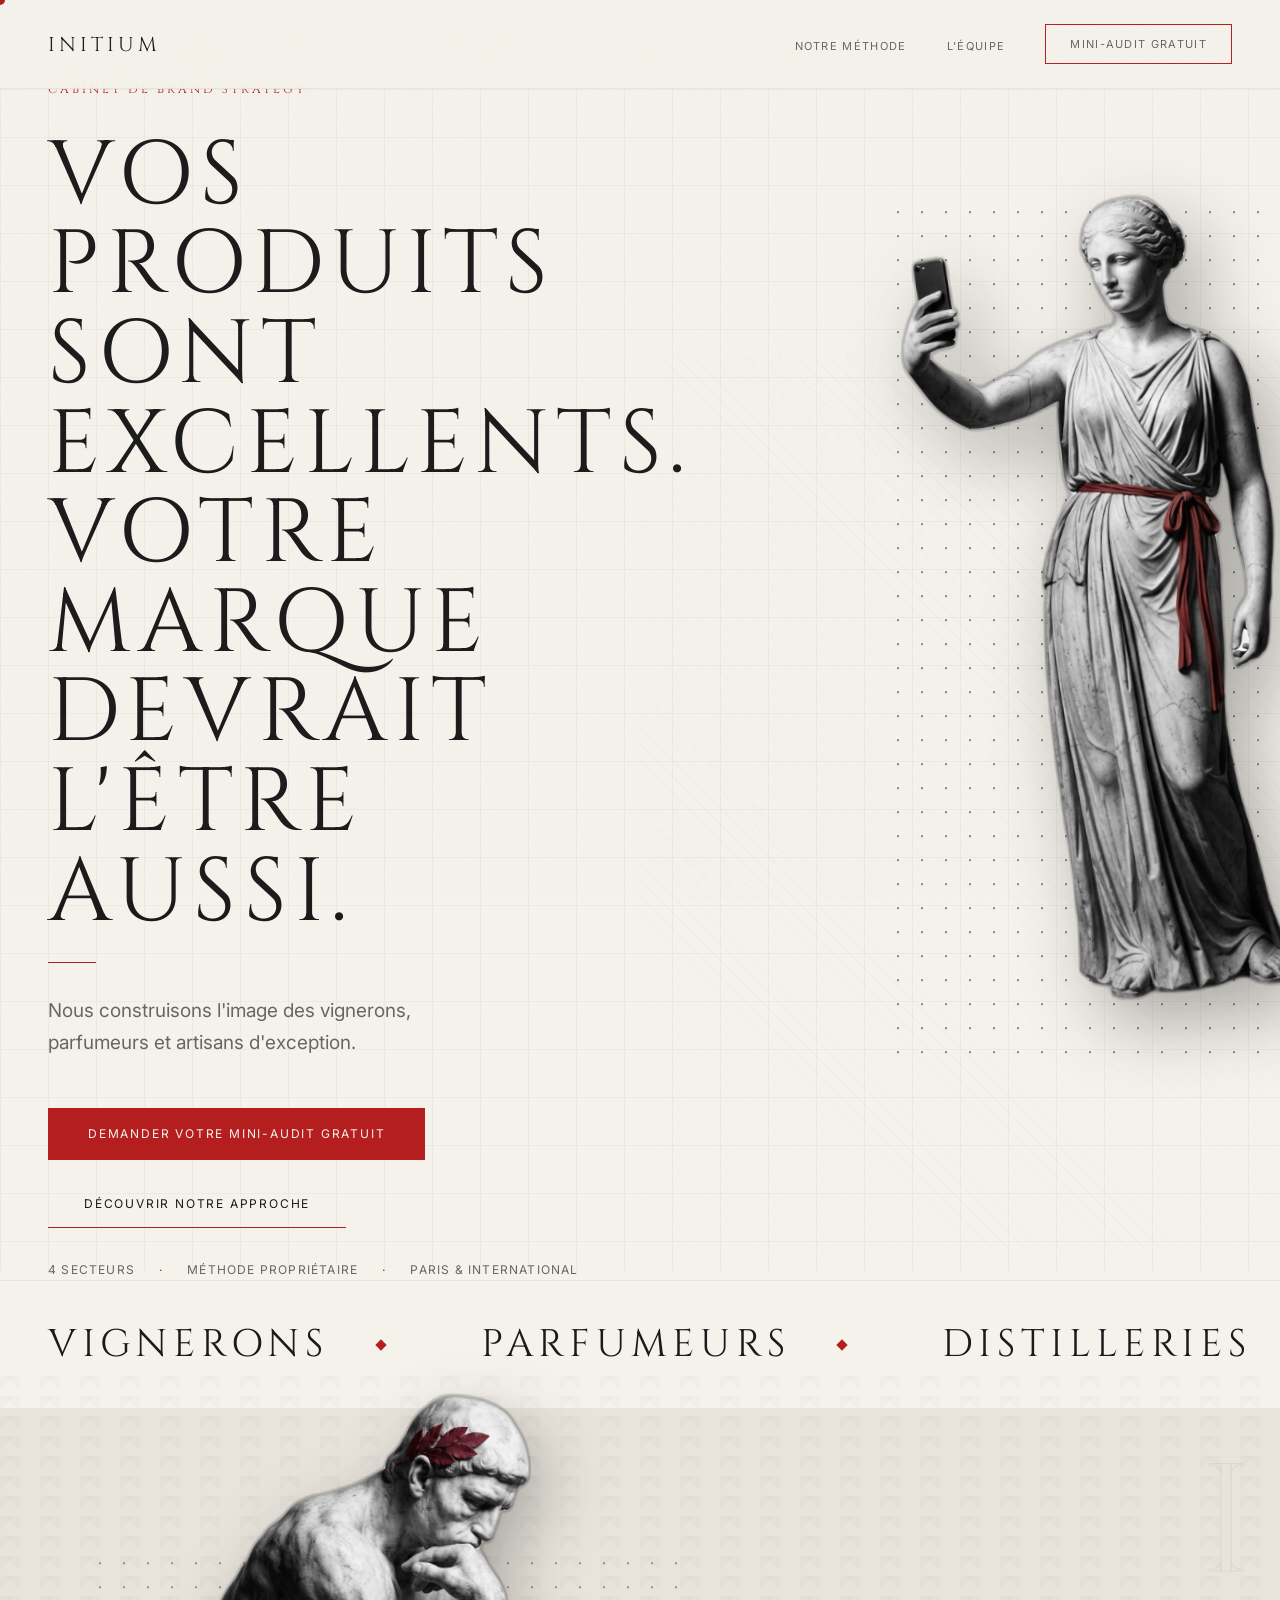
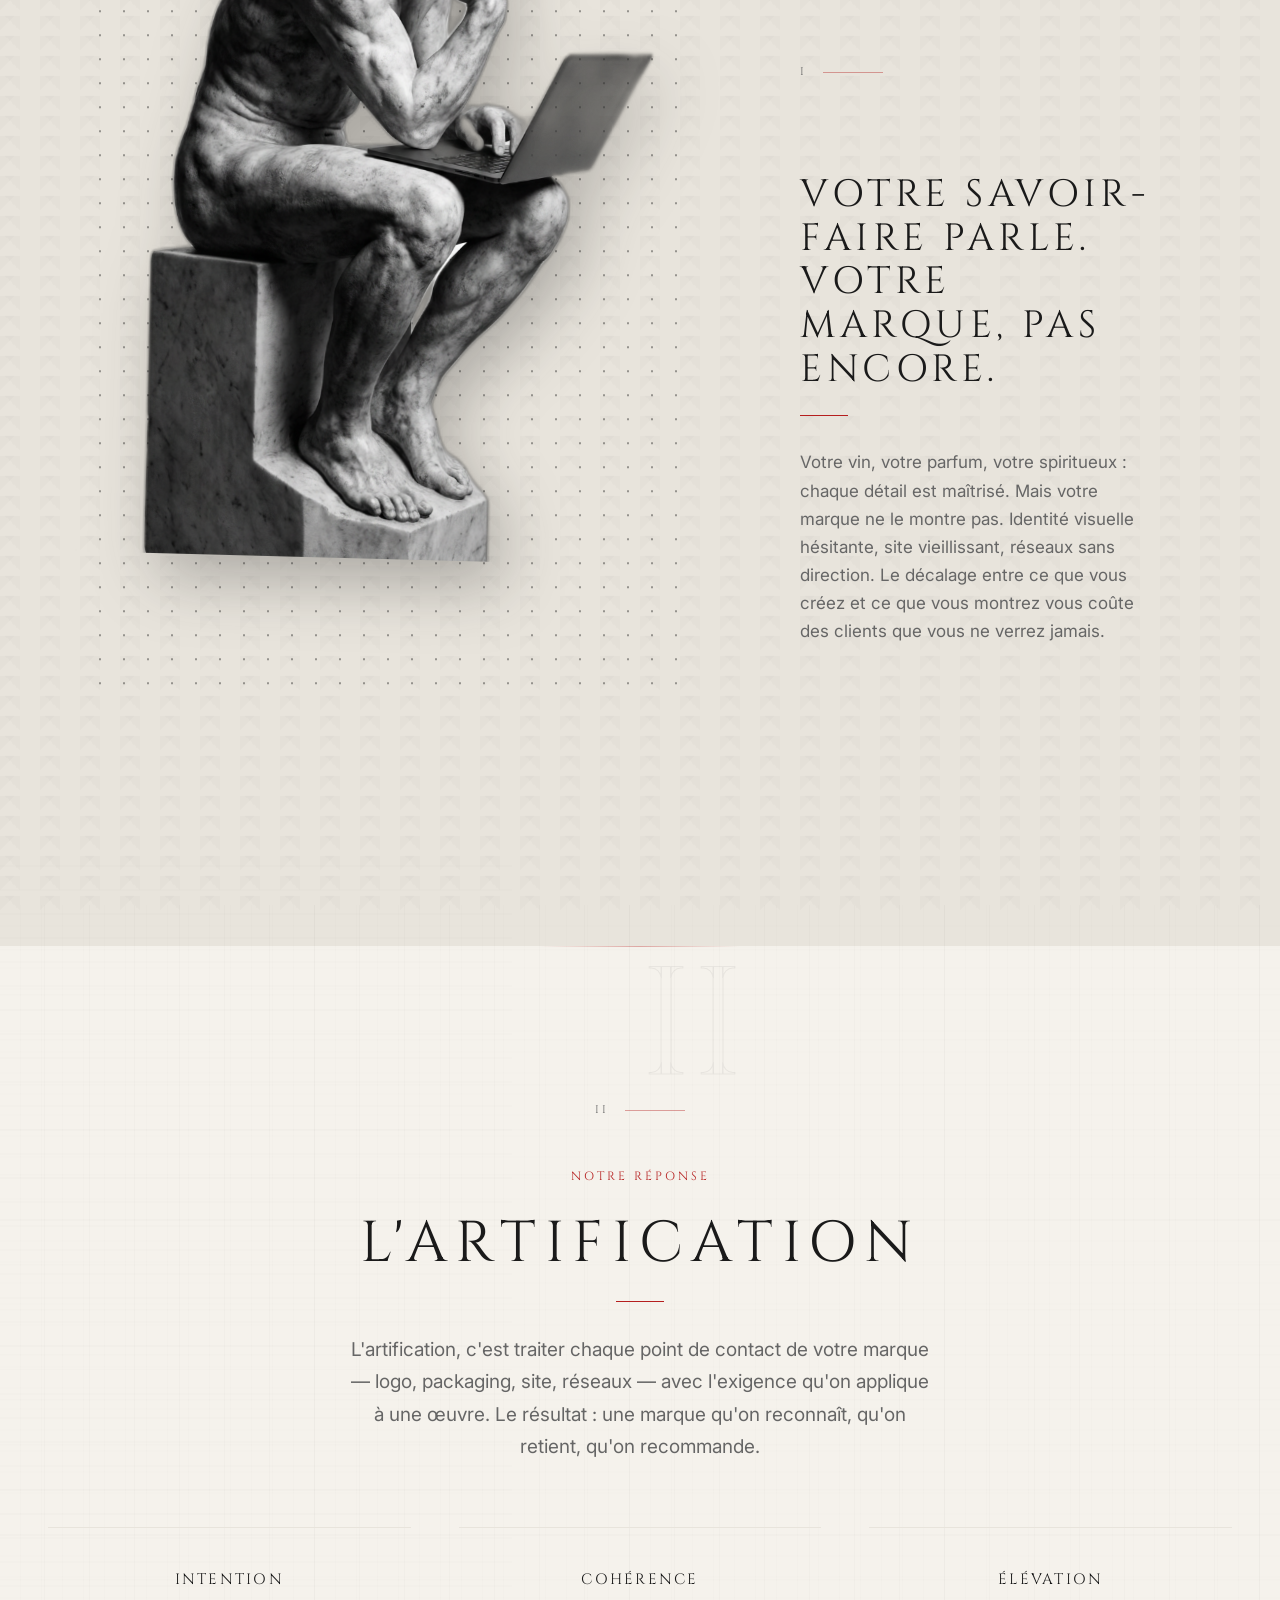
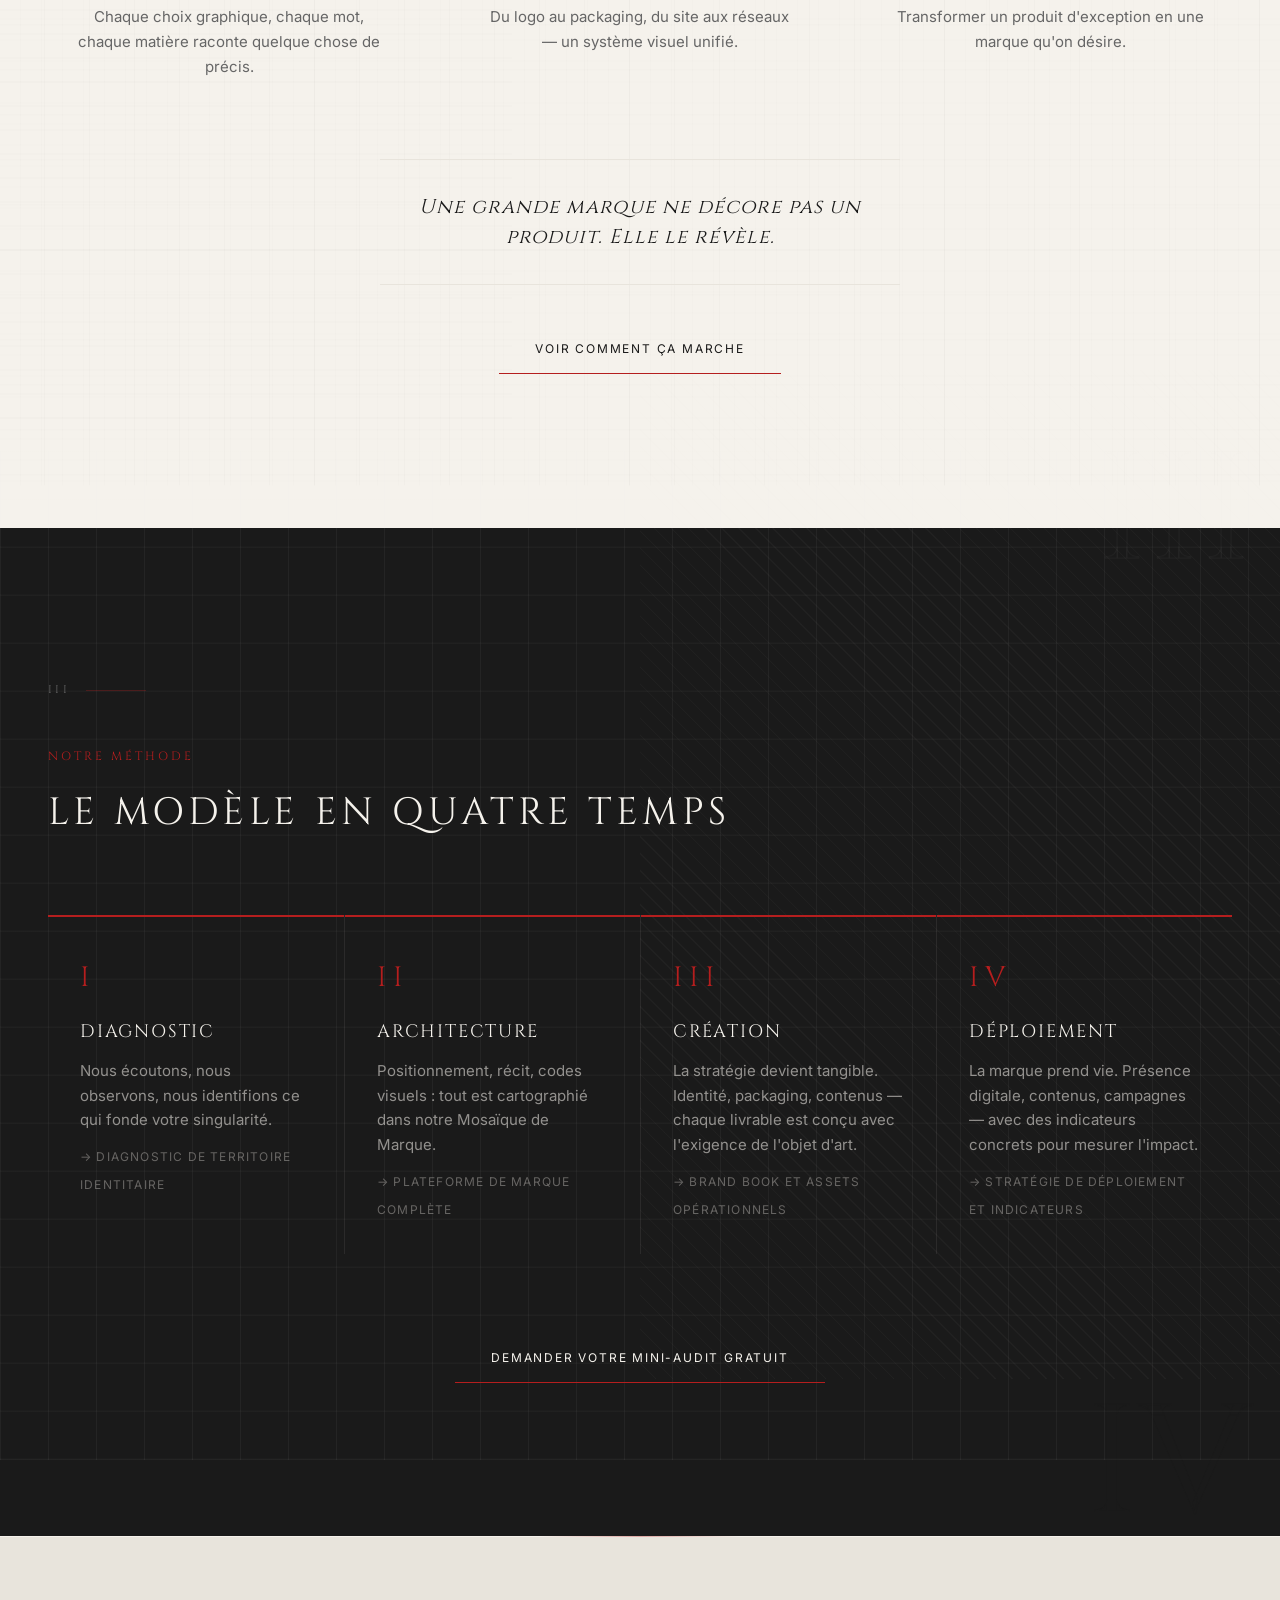
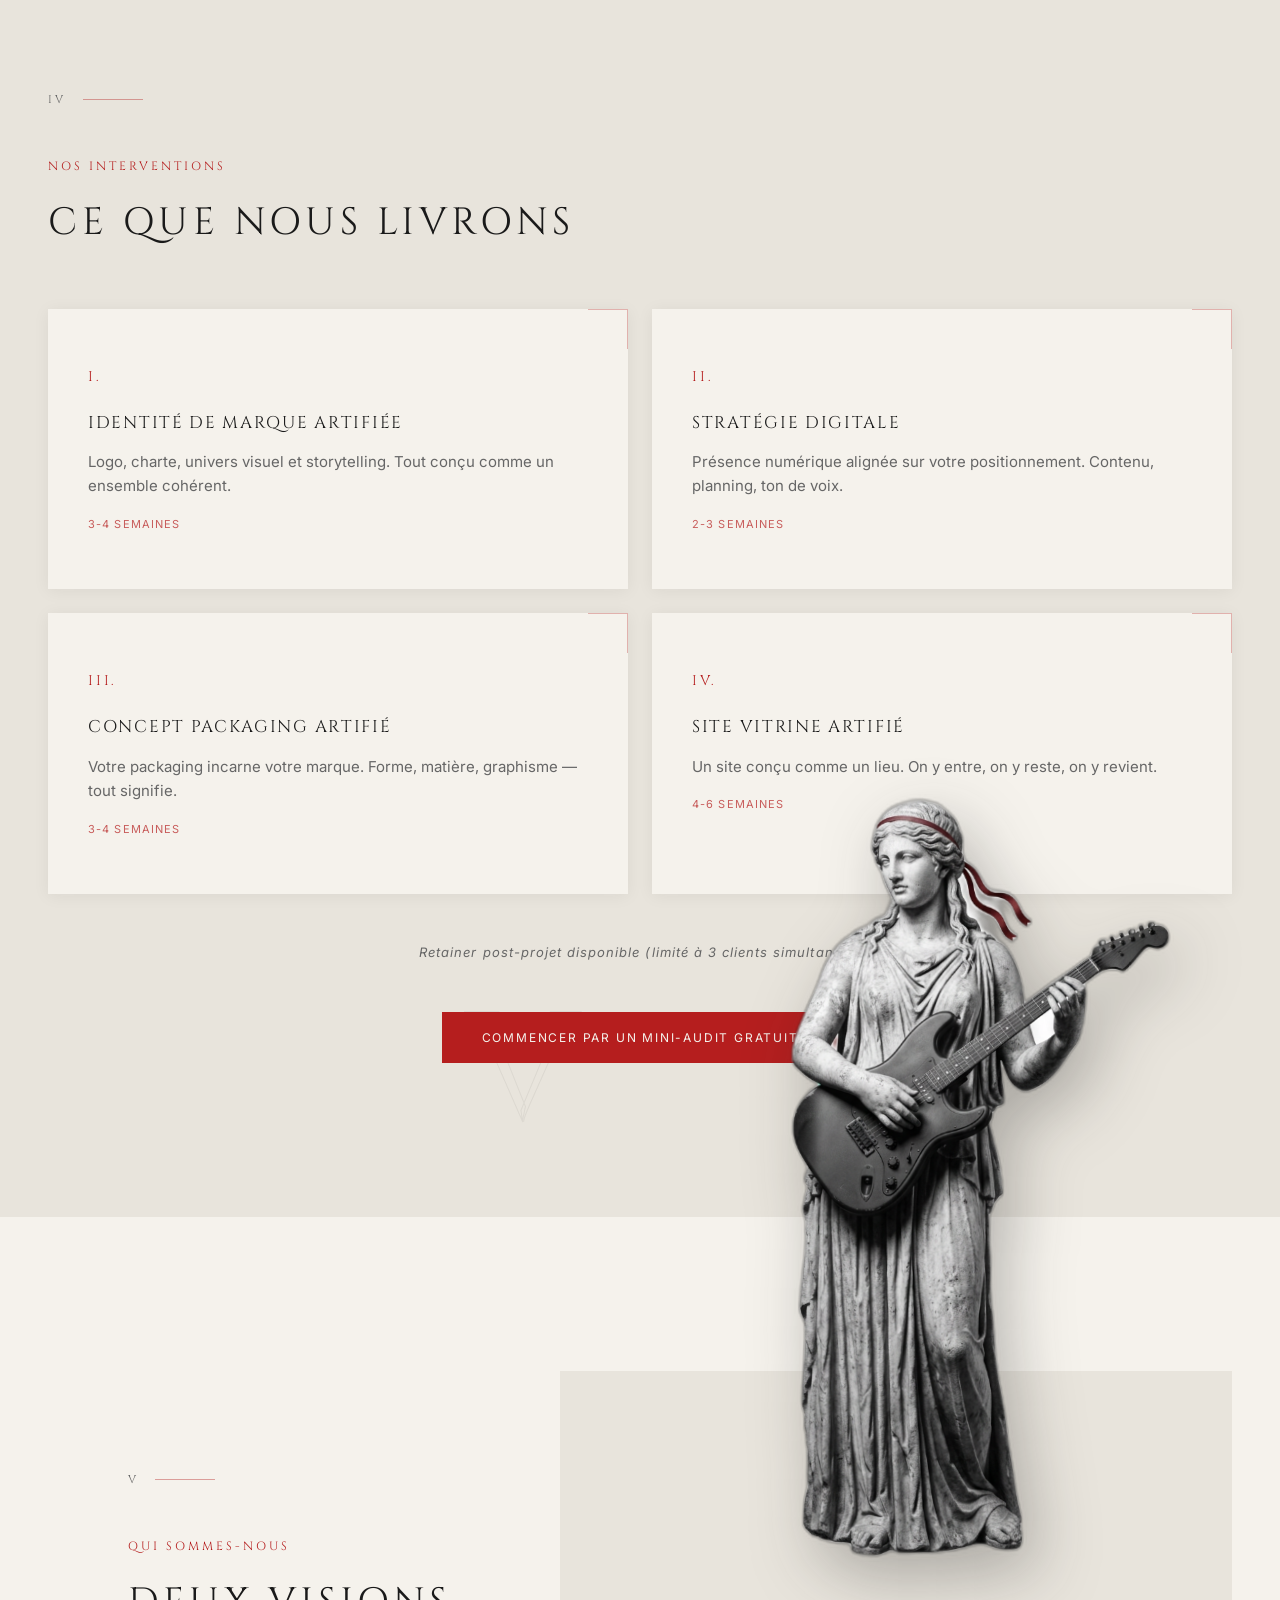
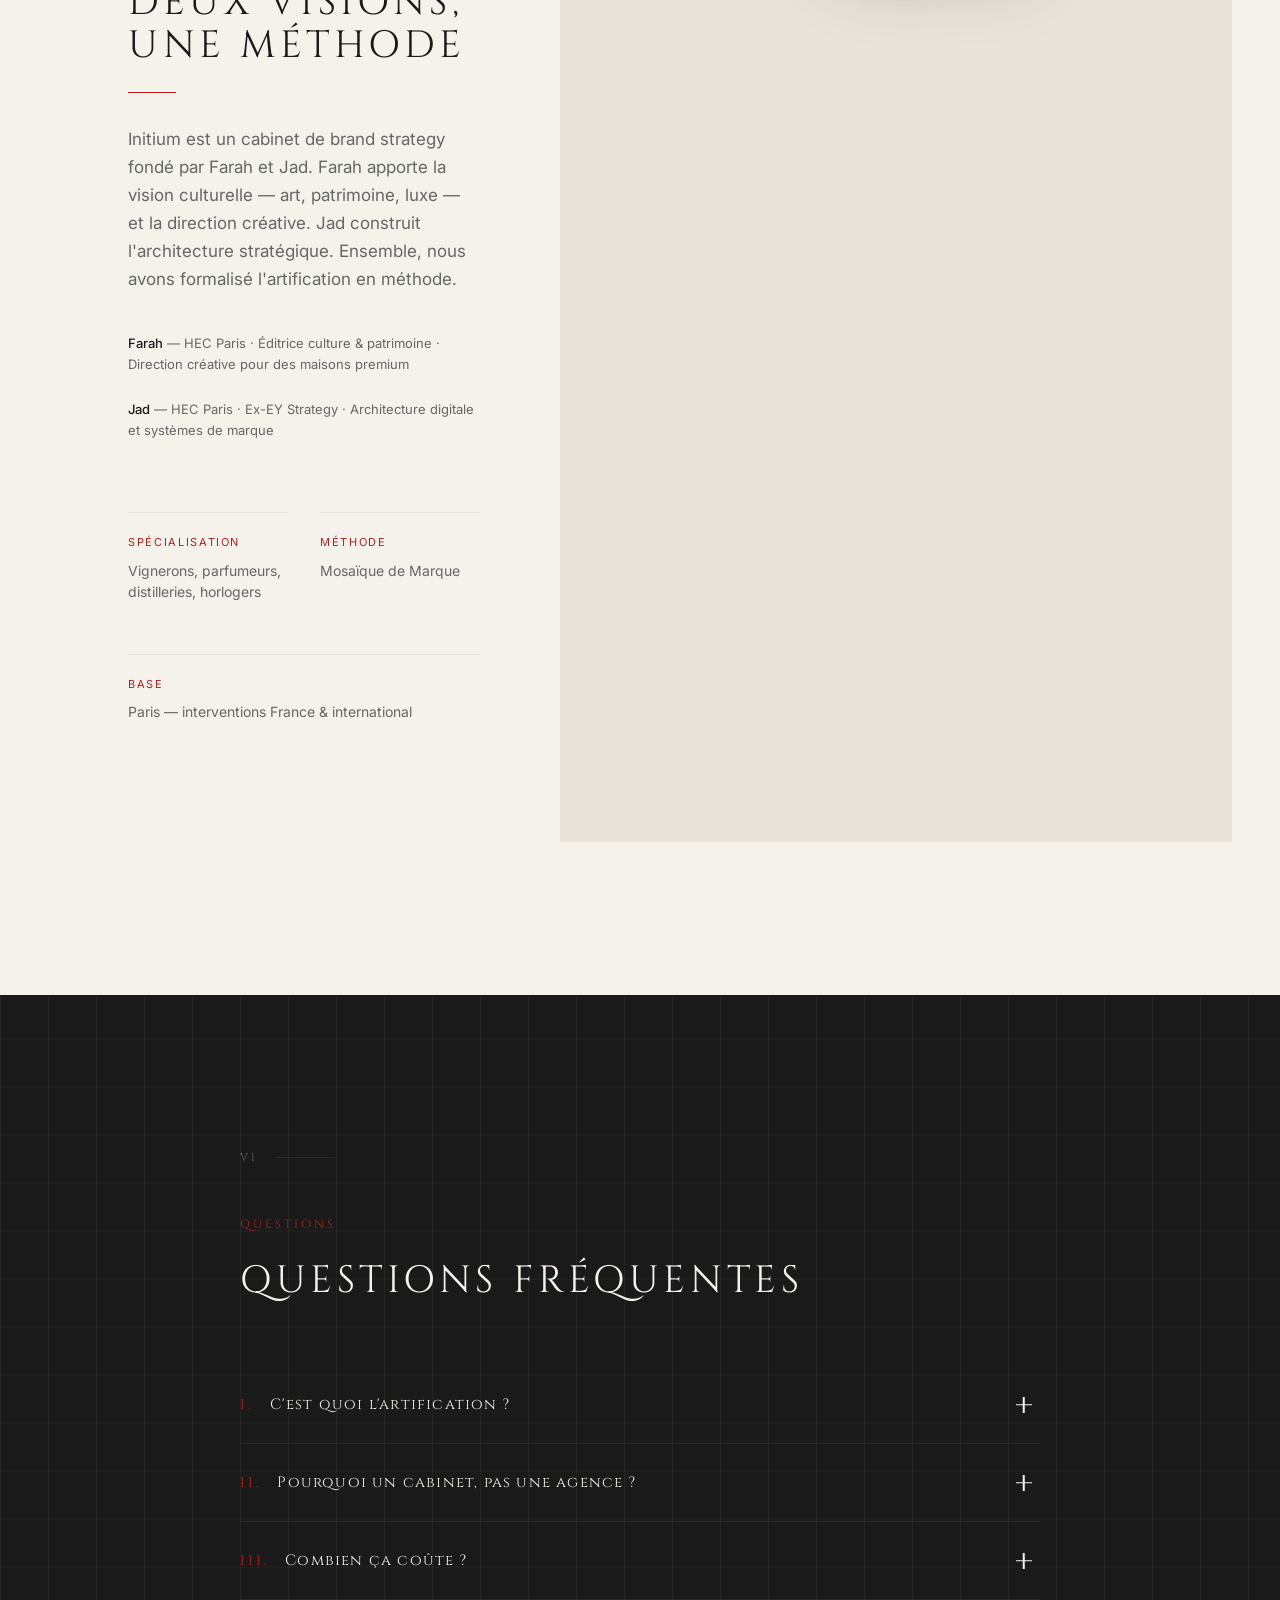
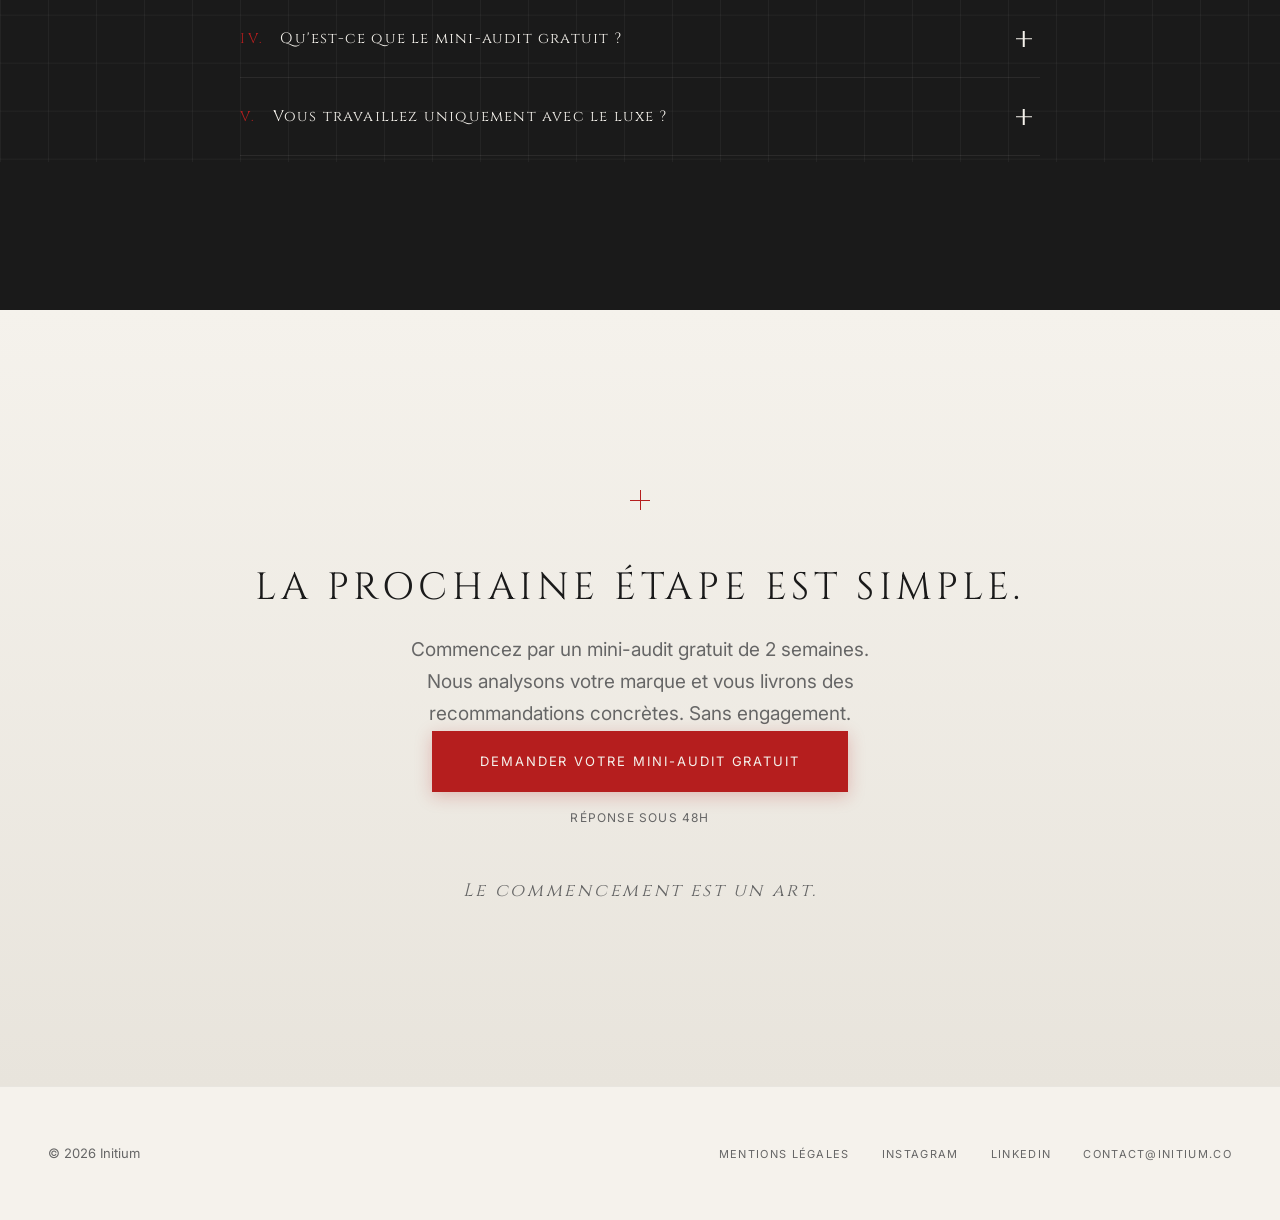
==== commit 97397dd9: "Refonte V3 complète : CSS refondu, JS unifié, accessibilité, animations variées - Nouveau js/main.js" ====
--- a/index.html
+++ b/index.html
@@ -10,10 +10,37 @@
   <meta property="og:type" content="website">
   <meta property="og:url" content="https://jadachpro.github.io/initium-site-v3/">
   <meta property="og:image" content="https://jadachpro.github.io/initium-site-v3/img/venus-selfie.png">
+  <!-- Favicon SVG -->
+  <link rel="icon" type="image/svg+xml" href="data:image/svg+xml,%3Csvg xmlns='http://www.w3.org/2000/svg' viewBox='0 0 32 32'%3E%3Crect width='32' height='32' fill='%23F5F2EC'/%3E%3Ctext x='50%25' y='50%25' dominant-baseline='central' text-anchor='middle' font-family='serif' font-size='22' font-weight='700' fill='%23B51E1E'%3EI%3C/text%3E%3C/svg%3E">
   <link href="https://fonts.googleapis.com/css2?family=Cinzel:wght@400;500;700&family=Inter:wght@300;400;500&display=swap" rel="stylesheet">
   <link rel="stylesheet" href="css/style.css">
+  <!-- Schema.org -->
+  <script type="application/ld+json">
+  {
+    "@context": "https://schema.org",
+    "@type": "ProfessionalService",
+    "name": "Initium",
+    "description": "Cabinet de brand strategy spécialisé dans l'artification de marques premium.",
+    "url": "https://jadachpro.github.io/initium-site-v3/",
+    "image": "https://jadachpro.github.io/initium-site-v3/img/venus-selfie.png",
+    "areaServed": ["France", "International"],
+    "founder": [
+      {"@type": "Person", "name": "Farah"},
+      {"@type": "Person", "name": "Jad"}
+    ],
+    "knowsAbout": ["Brand Strategy", "Artification", "Luxury Branding", "Packaging Design"],
+    "address": {
+      "@type": "PostalAddress",
+      "addressLocality": "Paris",
+      "addressCountry": "FR"
+    }
+  }
+  </script>
 </head>
 <body>
+
+  <!-- Skip to content -->
+  <a href="#main-content" class="skip-to-content">Aller au contenu principal</a>
 
   <!-- Curseur rouge custom -->
   <div class="cursor-dot" id="cursor"></div>
@@ -27,25 +54,32 @@
     <ul class="site-nav__links" id="navLinks">
       <li><a href="#methode">Notre méthode</a></li>
       <li><a href="#equipe">L'équipe</a></li>
-      <li><a href="mini-audit.html" class="btn btn--filled" style="padding: 10px 24px; font-size: 11px;">Mini-audit gratuit</a></li>
+      <li><a href="mini-audit.html" class="site-nav__cta">Mini-audit gratuit</a></li>
     </ul>
   </nav>
 
+  <main id="main-content">
+
   <!-- ===== S1 — HERO ===== -->
   <section class="hero">
-    <div class="pattern-layer pat-grid" style="inset: 0; opacity: 0.5;" data-parallax="0.02"></div>
-    <div class="pattern-layer pat-diag" style="top: 30%; left: 50%; right: 0; bottom: 0; opacity: 0.4;" data-parallax="0.04"></div>
+    <div class="pattern-layer pattern-layer--full pat-grid" style="opacity: 0.5;" data-parallax="0.02"></div>
+    <div class="pattern-layer pattern-layer--50 pat-diag" style="top: 30%; opacity: 0.4;" data-parallax="0.04"></div>
     <div class="hero__deco-letter" data-parallax="0.06">I</div>
 
     <div class="hero__inner">
       <div class="hero__content">
         <p class="t-intertitre mb-32 reveal">Cabinet de brand strategy</p>
-        <h1 class="t-lapidaire t-lapidaire--lg mb-24 reveal reveal--delay-1">Vos produits sont excellents. Votre marque devrait l'être aussi.</h1>
-        <div class="filet mb-32 reveal reveal--delay-2"></div>
-        <p class="t-corps t-corps--lg mb-48 reveal reveal--delay-2" style="max-width: 460px;">Nous construisons l'image des vignerons, parfumeurs et artisans d'exception.</p>
-        <div style="display: flex; gap: 20px; flex-wrap: wrap;" class="reveal reveal--delay-3">
+        <h1 class="t-lapidaire t-lapidaire--xxl mb-24 reveal">Vos produits sont excellents. Votre marque devrait l'être aussi.</h1>
+        <div class="hero__line mb-32 reveal"></div>
+        <p class="t-corps t-corps--lg mb-48 hero__subtitle reveal">Nous construisons l'image des vignerons, parfumeurs et artisans d'exception.</p>
+        <div class="hero__actions reveal">
           <a href="mini-audit.html" class="btn btn--filled">Demander votre mini-audit gratuit</a>
           <a href="#methode" class="btn">Découvrir notre approche</a>
+        </div>
+        <div class="hero__stats reveal">
+          <span>4 secteurs</span>
+          <span>Méthode propriétaire</span>
+          <span>Paris & international</span>
         </div>
       </div>
 
@@ -74,12 +108,12 @@
 
   <!-- ===== S3 — LE PROBLÈME ===== -->
   <section class="section section--perle">
-    <div class="pattern-layer pat-chevron" style="inset: 0; opacity: 0.4;" data-parallax="0.02"></div>
+    <div class="pattern-layer pattern-layer--full pat-chevron" style="opacity: 0.4;" data-parallax="0.02"></div>
 
     <div class="split">
       <div class="split__figure">
         <div class="pattern-layer pat-dots" style="inset: 40px; opacity: 0.4; z-index: 1;" data-parallax="0.03"></div>
-        <img src="img/penseur-laptop.png" alt="Le Penseur au laptop" data-parallax="0.12" data-scale-scroll>
+        <img src="img/penseur-laptop.png" alt="Le Penseur au laptop" loading="lazy" data-parallax="0.12" data-scale-scroll>
       </div>
       <div class="split__text">
         <div class="section-num-giant" data-parallax="0.06">I</div>
@@ -92,27 +126,47 @@
     </div>
   </section>
 
+  <!-- Séparateur -->
+  <div class="section-divider"></div>
+
   <!-- ===== S4 — L'ARTIFICATION ===== -->
-  <section class="section section--blanc" style="text-align: center;">
-    <div class="pattern-layer pat-meandre" style="inset: 0; opacity: 0.35;" data-parallax="0.015"></div>
+  <section class="section section--blanc section--centered">
+    <div class="pattern-layer pattern-layer--full pat-meandre" style="opacity: 0.35;" data-parallax="0.015"></div>
     <div class="pattern-layer pat-lines" style="top: 0; left: 0; width: 40%; bottom: 0; opacity: 0.3;" data-parallax="0.03"></div>
 
     <div class="section__inner">
-      <div class="section-num-giant" style="left: 50%; transform: translateX(-50%); right: auto;" data-parallax="0.05">II</div>
-      <div class="section-number reveal" style="justify-content: center;">II</div>
+      <div class="section-num-giant section-num-giant--centered" data-parallax="0.05">II</div>
+      <div class="section-number section-number--centered reveal">II</div>
       <p class="t-intertitre mb-24 reveal">Notre réponse</p>
-      <h2 class="t-lapidaire t-lapidaire--md mb-24 reveal reveal--delay-1">L'artification</h2>
-      <div class="filet mb-32 reveal reveal--delay-1" style="margin: 0 auto;"></div>
-      <p class="t-corps t-corps--lg mb-48 reveal reveal--delay-2" style="max-width: 580px; margin: 0 auto;">L'artification, c'est traiter chaque point de contact de votre marque — logo, packaging, site, réseaux — avec l'exigence qu'on applique à une œuvre. Le résultat&nbsp;: une marque qu'on reconnaît, qu'on retient, qu'on recommande.</p>
-      <div class="phrase-memorable reveal reveal--delay-2" style="max-width: 520px; margin: 40px auto;">Une grande marque ne décore pas un produit. Elle le révèle.</div>
-      <a href="#methode" class="btn reveal reveal--delay-3">Voir comment ça marche</a>
+      <h2 class="t-lapidaire t-lapidaire--lg mb-24 reveal reveal--delay-1">L'artification</h2>
+      <div class="filet--centered mb-32 reveal reveal--delay-1"></div>
+      <p class="t-corps t-corps--lg mb-48 reveal reveal--delay-2" style="max-width: 580px; margin-left: auto; margin-right: auto;">L'artification, c'est traiter chaque point de contact de votre marque — logo, packaging, site, réseaux — avec l'exigence qu'on applique à une œuvre. Le résultat&nbsp;: une marque qu'on reconnaît, qu'on retient, qu'on recommande.</p>
+
+      <!-- 3 piliers -->
+      <div class="pillars">
+        <div class="pillar reveal-scale">
+          <div class="pillar__title">Intention</div>
+          <p class="pillar__text">Chaque choix graphique, chaque mot, chaque matière raconte quelque chose de précis.</p>
+        </div>
+        <div class="pillar reveal-scale reveal--delay-1">
+          <div class="pillar__title">Cohérence</div>
+          <p class="pillar__text">Du logo au packaging, du site aux réseaux — un système visuel unifié.</p>
+        </div>
+        <div class="pillar reveal-scale reveal--delay-2">
+          <div class="pillar__title">Élévation</div>
+          <p class="pillar__text">Transformer un produit d'exception en une marque qu'on désire.</p>
+        </div>
+      </div>
+
+      <div class="phrase-memorable reveal-blur">Une grande marque ne décore pas un produit. Elle le révèle.</div>
+      <a href="#methode" class="btn reveal">Voir comment ça marche</a>
     </div>
   </section>
 
   <!-- ===== S5 — LA MÉTHODE ===== -->
   <section class="section section--noir" id="methode">
-    <div class="pattern-layer pat-grid--light" style="inset: 0;" data-parallax="0.02"></div>
-    <div class="pattern-layer pat-diag--light" style="top: 0; right: 0; width: 50%; bottom: 0;" data-parallax="0.04"></div>
+    <div class="pattern-layer pattern-layer--full pat-grid--light" data-parallax="0.02"></div>
+    <div class="pattern-layer pattern-layer--50 pat-diag--light" data-parallax="0.04"></div>
 
     <div class="section__inner">
       <div class="section-num-giant" data-parallax="0.06">III</div>
@@ -147,11 +201,14 @@
         </div>
       </div>
 
-      <div style="margin-top: 80px;" class="reveal">
+      <div class="section__cta-wrap mt-80 reveal">
         <a href="mini-audit.html" class="btn" style="color: var(--blanc-casse); border-bottom-color: var(--rouge);">Demander votre mini-audit gratuit</a>
       </div>
     </div>
   </section>
+
+  <!-- Séparateur -->
+  <div class="section-divider"></div>
 
   <!-- ===== S6 — LES OFFRES ===== -->
   <section class="section section--perle">
@@ -162,28 +219,28 @@
       <h2 class="t-lapidaire t-lapidaire--md mb-16 reveal reveal--delay-1">Ce que nous livrons</h2>
 
       <div class="grid-2x2">
-        <div class="card reveal">
+        <div class="card reveal-scale">
           <div class="card__corner"></div>
           <div class="card__roman">I.</div>
           <div class="card__title">Identité de marque artifiée</div>
           <p class="card__text">Logo, charte, univers visuel et storytelling. Tout conçu comme un ensemble cohérent.</p>
           <div class="card__delai">3-4 semaines</div>
         </div>
-        <div class="card reveal reveal--delay-1">
+        <div class="card reveal-scale reveal--delay-1">
           <div class="card__corner"></div>
           <div class="card__roman">II.</div>
           <div class="card__title">Stratégie digitale</div>
           <p class="card__text">Présence numérique alignée sur votre positionnement. Contenu, planning, ton de voix.</p>
           <div class="card__delai">2-3 semaines</div>
         </div>
-        <div class="card reveal reveal--delay-2">
+        <div class="card reveal-scale reveal--delay-2">
           <div class="card__corner"></div>
           <div class="card__roman">III.</div>
           <div class="card__title">Concept packaging artifié</div>
           <p class="card__text">Votre packaging incarne votre marque. Forme, matière, graphisme — tout signifie.</p>
           <div class="card__delai">3-4 semaines</div>
         </div>
-        <div class="card reveal reveal--delay-3">
+        <div class="card reveal-scale reveal--delay-3">
           <div class="card__corner"></div>
           <div class="card__roman">IV.</div>
           <div class="card__title">Site vitrine artifié</div>
@@ -194,7 +251,7 @@
 
       <p class="retainer-note reveal">Retainer post-projet disponible (limité à 3 clients simultanés).</p>
 
-      <div style="text-align: center; margin-top: 48px;" class="reveal">
+      <div class="section__cta-wrap reveal">
         <a href="mini-audit.html" class="btn btn--filled">Commencer par un mini-audit gratuit</a>
       </div>
     </div>
@@ -235,16 +292,16 @@
       </div>
 
       <div class="split__figure split__figure--placeholder">
-        <img src="img/muse-guitare.png" alt="Farah — co-fondatrice Initium" data-parallax="0.12" data-scale-scroll>
+        <img src="img/muse-guitare.png" alt="Farah — co-fondatrice Initium" loading="lazy" data-parallax="0.12" data-scale-scroll>
       </div>
     </div>
   </section>
 
   <!-- ===== S8 — FAQ ===== -->
   <section class="section section--noir">
-    <div class="pattern-layer pat-grid--light" style="inset: 0;" data-parallax="0.02"></div>
-
-    <div class="section__inner" style="max-width: 800px;">
+    <div class="pattern-layer pattern-layer--full pat-grid--light" data-parallax="0.02"></div>
+
+    <div class="section__inner section__inner--narrow">
       <div class="section-num-giant" data-parallax="0.06">VI</div>
       <div class="section-number reveal">VI</div>
       <p class="t-intertitre mb-24 reveal">Questions</p>
@@ -252,32 +309,32 @@
 
       <div class="faq-list">
         <div class="faq-item reveal">
-          <button class="faq-question"><span class="faq-roman">I.</span>C'est quoi l'artification&nbsp;?</button>
-          <div class="faq-answer">
+          <button class="faq-question" aria-expanded="false"><span class="faq-roman">I.</span>C'est quoi l'artification&nbsp;?</button>
+          <div class="faq-answer" role="region">
             <p>Traiter chaque élément de votre marque — logo, packaging, site, contenu — avec l'intention et la cohérence d'une démarche artistique. Le résultat&nbsp;: une marque qui se distingue naturellement.</p>
           </div>
         </div>
         <div class="faq-item reveal reveal--delay-1">
-          <button class="faq-question"><span class="faq-roman">II.</span>Pourquoi un cabinet, pas une agence&nbsp;?</button>
-          <div class="faq-answer">
+          <button class="faq-question" aria-expanded="false"><span class="faq-roman">II.</span>Pourquoi un cabinet, pas une agence&nbsp;?</button>
+          <div class="faq-answer" role="region">
             <p>Une agence exécute. Un cabinet pense puis exécute. Nous construisons des systèmes de marque cohérents et durables, fondés sur une méthode.</p>
           </div>
         </div>
         <div class="faq-item reveal reveal--delay-1">
-          <button class="faq-question"><span class="faq-roman">III.</span>Combien ça coûte&nbsp;?</button>
-          <div class="faq-answer">
+          <button class="faq-question" aria-expanded="false"><span class="faq-roman">III.</span>Combien ça coûte&nbsp;?</button>
+          <div class="faq-answer" role="region">
             <p>Chaque projet est chiffré sur mesure après le mini-audit gratuit. Le mini-audit vous donne une vision claire avant tout engagement.</p>
           </div>
         </div>
         <div class="faq-item reveal reveal--delay-2">
-          <button class="faq-question"><span class="faq-roman">IV.</span>Qu'est-ce que le mini-audit gratuit&nbsp;?</button>
-          <div class="faq-answer">
+          <button class="faq-question" aria-expanded="false"><span class="faq-roman">IV.</span>Qu'est-ce que le mini-audit gratuit&nbsp;?</button>
+          <div class="faq-answer" role="region">
             <p>Un diagnostic de 2 semaines. Nous analysons votre marque (identité, positionnement, présence digitale) et vous livrons des recommandations concrètes. Sans engagement.</p>
           </div>
         </div>
         <div class="faq-item reveal reveal--delay-2">
-          <button class="faq-question"><span class="faq-roman">V.</span>Vous travaillez uniquement avec le luxe&nbsp;?</button>
-          <div class="faq-answer">
+          <button class="faq-question" aria-expanded="false"><span class="faq-roman">V.</span>Vous travaillez uniquement avec le luxe&nbsp;?</button>
+          <div class="faq-answer" role="region">
             <p>Nous travaillons avec les marques de produits premium&nbsp;: vignerons, parfumeurs, distilleries, horlogers. Le point commun&nbsp;: un savoir-faire d'exception qui mérite une image à la hauteur.</p>
           </div>
         </div>
@@ -288,9 +345,9 @@
   <!-- ===== S9 — CTA FINAL ===== -->
   <section class="section section--blanc cta-final">
     <div class="section__inner">
-      <div class="ornament-cross mb-48 reveal" style="margin: 0 auto 48px;"></div>
+      <div class="ornament-cross mb-48 reveal" style="margin-left: auto; margin-right: auto;"></div>
       <h2 class="t-lapidaire t-lapidaire--md mb-24 reveal reveal--delay-1">La prochaine étape est simple.</h2>
-      <p class="t-corps t-corps--lg mb-48 reveal reveal--delay-2" style="max-width: 480px; margin: 0 auto 48px;">Commencez par un mini-audit gratuit de 2 semaines. Nous analysons votre marque et vous livrons des recommandations concrètes. Sans engagement.</p>
+      <p class="t-corps t-corps--lg mb-48 reveal reveal--delay-2" style="max-width: 480px; margin-left: auto; margin-right: auto;">Commencez par un mini-audit gratuit de 2 semaines. Nous analysons votre marque et vous livrons des recommandations concrètes. Sans engagement.</p>
       <div class="reveal reveal--delay-3">
         <a href="mini-audit.html" class="btn btn--filled">Demander votre mini-audit gratuit</a>
         <p class="sub-cta">Réponse sous 48h</p>
@@ -298,6 +355,8 @@
       <p class="closing-phrase reveal reveal--delay-3">Le commencement est un art.</p>
     </div>
   </section>
+
+  </main>
 
   <!-- ===== S10 — FOOTER ===== -->
   <footer class="site-footer">
@@ -315,97 +374,7 @@
     <a href="mini-audit.html">Mini-audit gratuit</a>
   </div>
 
-  <!-- ===== SCRIPTS ===== -->
-  <script>
-    /* --- Curseur custom --- */
-    const cursor = document.getElementById('cursor');
-    if (cursor && window.innerWidth > 768 && !('ontouchstart' in window)) {
-      document.addEventListener('mousemove', e => {
-        cursor.style.left = e.clientX + 'px';
-        cursor.style.top = e.clientY + 'px';
-      });
-      document.querySelectorAll('a, .btn, .card, .faq-question').forEach(el => {
-        el.addEventListener('mouseenter', () => cursor.classList.add('cursor-dot--hover'));
-        el.addEventListener('mouseleave', () => cursor.classList.remove('cursor-dot--hover'));
-      });
-    } else if (cursor) {
-      cursor.style.display = 'none';
-    }
-
-    /* --- Hamburger menu --- */
-    const hamburger = document.getElementById('hamburger');
-    const navLinks = document.getElementById('navLinks');
-    hamburger.addEventListener('click', () => {
-      hamburger.classList.toggle('active');
-      navLinks.classList.toggle('open');
-    });
-    navLinks.querySelectorAll('a').forEach(link => {
-      link.addEventListener('click', () => {
-        hamburger.classList.remove('active');
-        navLinks.classList.remove('open');
-      });
-    });
-
-    /* --- Nav scroll --- */
-    const nav = document.getElementById('nav');
-    window.addEventListener('scroll', () => {
-      nav.classList.toggle('site-nav--scrolled', window.scrollY > 80);
-    });
-
-    /* --- Reveal au scroll --- */
-    const reveals = document.querySelectorAll('.reveal, .reveal-h');
-    const observer = new IntersectionObserver((entries) => {
-      entries.forEach(entry => {
-        if (entry.isIntersecting) {
-          entry.target.classList.add(
-            entry.target.classList.contains('reveal-h') ? 'reveal-h--visible' : 'reveal--visible'
-          );
-          observer.unobserve(entry.target);
-        }
-      });
-    }, { threshold: 0.15, rootMargin: '0px 0px -40px 0px' });
-    reveals.forEach(el => observer.observe(el));
-
-    /* --- Parallax multicouche + scale-on-scroll --- */
-    const isMobile = window.innerWidth <= 768;
-    if (!isMobile) {
-      const parallaxEls = document.querySelectorAll('[data-parallax]');
-      let ticking = false;
-      window.addEventListener('scroll', () => {
-        if (!ticking) {
-          requestAnimationFrame(() => {
-            const scrollY = window.pageYOffset;
-            parallaxEls.forEach(el => {
-              const speed = parseFloat(el.dataset.parallax);
-              const rect = el.getBoundingClientRect();
-              const centerOffset = rect.top + rect.height / 2 - window.innerHeight / 2;
-              const translateY = centerOffset * speed * -1;
-              if (el.hasAttribute('data-scale-scroll')) {
-                const progress = Math.max(0, Math.min(1, 1 - rect.top / window.innerHeight));
-                const scale = 0.92 + progress * 0.12;
-                const baseRotate = el.closest('.split__figure') ? 1.5 : -2;
-                el.style.transform = `translateY(${translateY}px) scale(${scale}) rotate(${baseRotate}deg)`;
-              } else {
-                el.style.transform = `translateY(${translateY}px)`;
-              }
-            });
-            ticking = false;
-          });
-          ticking = true;
-        }
-      });
-    }
-
-    /* --- FAQ Accordion --- */
-    document.querySelectorAll('.faq-question').forEach(btn => {
-      btn.addEventListener('click', () => {
-        const item = btn.parentElement;
-        const wasOpen = item.classList.contains('open');
-        document.querySelectorAll('.faq-item').forEach(i => i.classList.remove('open'));
-        if (!wasOpen) item.classList.add('open');
-      });
-    });
-  </script>
+  <script src="js/main.js" defer></script>
 
 </body>
 </html>
--- a/css/style.css
+++ b/css/style.css
@@ -1,5 +1,4 @@
-/* ===== INITIUM V2.0.1 — Poussé ===== */
-/* Télescopage temporel · Patterns actifs · Textures · Dynamique */
+/* ===== INITIUM V3 — REFONTE COMPLÈTE ===== */
 
 /* --- Reset --- */
 *, *::before, *::after { margin: 0; padding: 0; box-sizing: border-box; }
@@ -11,7 +10,46 @@
   --gris-cendre: #666666;
   --gris-perle: #E8E4DC;
   --rouge: #B51E1E;
+  --rouge-dark: #8B1717;
   --blanc: #FFFFFF;
+
+  --section-pad-y: clamp(100px, 12vw, 160px);
+  --section-pad-x: clamp(24px, 4vw, 48px);
+
+  --shadow-card: 0 2px 16px rgba(26, 26, 26, 0.06);
+  --shadow-card-hover: 0 8px 32px rgba(26, 26, 26, 0.12);
+  --shadow-btn: 0 4px 16px rgba(181, 30, 30, 0.25);
+
+  --transition-smooth: 0.4s cubic-bezier(0.25, 0, 0, 1);
+
+  --font-cinzel: 'Cinzel', 'Trajan Pro', serif;
+  --font-inter: 'Inter', 'Helvetica Neue', Helvetica, Arial, sans-serif;
+}
+
+/* --- Focus states (accessibilité) --- */
+:focus-visible {
+  outline: 2px solid var(--rouge);
+  outline-offset: 3px;
+}
+
+/* --- Skip to content --- */
+.skip-to-content {
+  position: absolute;
+  top: -100%;
+  left: 16px;
+  z-index: 10000;
+  background: var(--rouge);
+  color: var(--blanc-casse);
+  padding: 12px 24px;
+  font-family: var(--font-inter);
+  font-size: 13px;
+  letter-spacing: 0.1em;
+  text-transform: uppercase;
+  text-decoration: none;
+  transition: top 0.2s;
+}
+.skip-to-content:focus {
+  top: 16px;
 }
 
 /* --- Curseur rouge --- */
@@ -47,7 +85,7 @@
 html { scroll-behavior: smooth; }
 
 body {
-  font-family: 'Inter', 'Helvetica Neue', Helvetica, Arial, sans-serif;
+  font-family: var(--font-inter);
   background: var(--blanc-casse);
   color: var(--noir-encre);
   font-size: 17px;
@@ -58,7 +96,7 @@
 
 /* --- Typographie lapidaire --- */
 .t-lapidaire {
-  font-family: 'Cinzel', 'Trajan Pro', serif;
+  font-family: var(--font-cinzel);
   text-transform: uppercase;
   letter-spacing: 0.12em;
   font-weight: 400;
@@ -88,7 +126,7 @@
 
 /* --- Intertitre rouge petites capitales --- */
 .t-intertitre {
-  font-family: 'Cinzel', serif;
+  font-family: var(--font-cinzel);
   font-size: 12px;
   letter-spacing: 0.25em;
   text-transform: uppercase;
@@ -104,12 +142,13 @@
 .filet--v { width: 1px; height: 48px; background: var(--rouge); }
 .filet--long { width: 100%; height: 1px; background: var(--gris-perle); }
 .filet--rouge-long { width: 100%; height: 1px; background: var(--rouge); opacity: 0.3; }
+.filet--centered { width: 48px; height: 1px; background: var(--rouge); margin-left: auto; margin-right: auto; }
 
 /* --- Boutons --- */
 .btn {
   display: inline-block;
   padding: 14px 36px;
-  font-family: 'Inter', sans-serif;
+  font-family: var(--font-inter);
   font-size: 12px;
   letter-spacing: 0.15em;
   text-transform: uppercase;
@@ -119,7 +158,7 @@
   border-bottom: 1px solid var(--rouge);
   border-radius: 0;
   cursor: pointer;
-  transition: all 0.4s cubic-bezier(0.25, 0, 0, 1);
+  transition: all var(--transition-smooth);
   position: relative;
 }
 .btn::after {
@@ -128,7 +167,7 @@
   bottom: -1px; left: 0;
   width: 0; height: 1px;
   background: var(--rouge);
-  transition: width 0.4s cubic-bezier(0.25, 0, 0, 1);
+  transition: width var(--transition-smooth);
 }
 .btn:hover { color: var(--rouge); }
 .btn:hover::after { width: 100%; }
@@ -138,10 +177,17 @@
   color: var(--blanc-casse);
   border-bottom: none;
   padding: 16px 40px;
+  transition: all var(--transition-smooth);
 }
 .btn--filled:hover {
-  background: var(--noir-encre);
+  background: var(--rouge-dark);
   color: var(--blanc-casse);
+  box-shadow: var(--shadow-btn);
+  transform: translateY(-2px);
+}
+.btn--filled:active {
+  transform: translateY(0);
+  box-shadow: none;
 }
 
 /* --- Navigation --- */
@@ -161,7 +207,7 @@
 .site-nav--scrolled { padding: 16px 48px; }
 
 .site-nav__logo {
-  font-family: 'Cinzel', serif;
+  font-family: var(--font-cinzel);
   font-size: 20px;
   letter-spacing: 0.2em;
   text-transform: uppercase;
@@ -169,10 +215,10 @@
 }
 
 .site-nav__links {
-  display: flex; gap: 40px; list-style: none;
+  display: flex; gap: 40px; list-style: none; align-items: center;
 }
 .site-nav__links a {
-  font-family: 'Inter', sans-serif;
+  font-family: var(--font-inter);
   font-size: 11px;
   letter-spacing: 0.12em;
   text-transform: uppercase;
@@ -191,47 +237,54 @@
 .site-nav__links a:hover { color: var(--rouge); }
 .site-nav__links a:hover::after { width: 100%; }
 
+/* Nav CTA — bordure rouge, pas rempli */
+.site-nav__cta {
+  display: inline-block;
+  padding: 10px 24px;
+  font-family: var(--font-inter);
+  font-size: 11px;
+  letter-spacing: 0.12em;
+  text-transform: uppercase;
+  color: var(--rouge);
+  border: 1px solid var(--rouge);
+  background: transparent;
+  transition: all 0.3s;
+}
+.site-nav__cta::after { display: none; }
+.site-nav__cta:hover {
+  background: var(--rouge);
+  color: var(--blanc-casse);
+}
+
 /* ===== PATTERNS ===== */
-
-/* Pointillés */
 .pat-dots {
   background-image: radial-gradient(circle, var(--noir-encre) 1px, transparent 1px);
   background-size: 24px 24px;
 }
-
-/* Grille fine */
 .pat-grid {
   background-image:
     linear-gradient(rgba(26, 26, 26, 0.07) 1px, transparent 1px),
     linear-gradient(90deg, rgba(26, 26, 26, 0.07) 1px, transparent 1px);
   background-size: 48px 48px;
 }
-
-/* Grille dense */
 .pat-grid-dense {
   background-image:
     linear-gradient(rgba(26, 26, 26, 0.04) 1px, transparent 1px),
     linear-gradient(90deg, rgba(26, 26, 26, 0.04) 1px, transparent 1px);
   background-size: 16px 16px;
 }
-
-/* Lignes horizontales */
 .pat-lines {
   background-image: repeating-linear-gradient(
     0deg, transparent, transparent 23px,
     rgba(26, 26, 26, 0.06) 23px, rgba(26, 26, 26, 0.06) 24px
   );
 }
-
-/* Diagonales */
 .pat-diag {
   background-image: repeating-linear-gradient(
     45deg, transparent, transparent 11px,
     rgba(26, 26, 26, 0.04) 11px, rgba(26, 26, 26, 0.04) 12px
   );
 }
-
-/* Méandre grec (simplifié CSS) */
 .pat-meandre {
   background-image:
     linear-gradient(90deg, transparent 44px, rgba(26,26,26,0.05) 44px, rgba(26,26,26,0.05) 45px, transparent 45px),
@@ -240,8 +293,6 @@
     linear-gradient(transparent 20px, rgba(26,26,26,0.03) 20px, rgba(26,26,26,0.03) 21px, transparent 21px);
   background-size: 45px 45px, 45px 45px, 21px 21px, 21px 21px;
 }
-
-/* Chevrons */
 .pat-chevron {
   background-image:
     linear-gradient(135deg, rgba(26,26,26,0.04) 25%, transparent 25%),
@@ -249,8 +300,6 @@
   background-size: 40px 20px;
   background-position: 0 0, 20px 0;
 }
-
-/* Damier */
 .pat-checker {
   background-image:
     linear-gradient(45deg, rgba(26,26,26,0.03) 25%, transparent 25%, transparent 75%, rgba(26,26,26,0.03) 75%),
@@ -258,8 +307,6 @@
   background-size: 40px 40px;
   background-position: 0 0, 20px 20px;
 }
-
-/* Pattern inversé (sur fond sombre) */
 .pat-dots--light {
   background-image: radial-gradient(circle, rgba(245,242,236,0.08) 1px, transparent 1px);
   background-size: 24px 24px;
@@ -277,30 +324,55 @@
   );
 }
 
-/* ===== PATTERN LAYERS (positionnés absolument) ===== */
+/* ===== PATTERN LAYERS ===== */
 .pattern-layer {
   position: absolute;
   pointer-events: none;
   z-index: 0;
 }
+.pattern-layer--full { inset: 0; }
+.pattern-layer--50 { top: 0; right: 0; width: 50%; bottom: 0; }
 
 /* ===== SECTIONS ===== */
 .section {
-  padding: 160px 48px;
+  padding: var(--section-pad-y) var(--section-pad-x);
   position: relative;
   overflow: visible;
 }
+.section--compact {
+  --section-pad-y: clamp(70px, 8.4vw, 112px);
+}
+.section--generous {
+  --section-pad-y: clamp(130px, 15.6vw, 208px);
+}
+
 .section__inner {
   max-width: 1200px;
   margin: 0 auto;
   position: relative;
   z-index: 2;
 }
+.section__inner--narrow { max-width: 800px; }
 
 .section--blanc { background: var(--blanc-casse); }
 .section--perle { background: var(--gris-perle); }
 .section--noir { background: var(--noir-encre); color: var(--blanc-casse); }
 .section--noir .t-corps { color: rgba(245, 242, 236, 0.55); }
+
+/* Section centered text */
+.section--centered { text-align: center; }
+
+/* Section CTA wrap */
+.section__cta-wrap { text-align: center; margin-top: 48px; }
+
+/* ===== SECTION DIVIDER ===== */
+.section-divider {
+  height: 1px;
+  max-width: 200px;
+  margin: 0 auto;
+  background: linear-gradient(90deg, transparent, var(--rouge), transparent);
+  opacity: 0.35;
+}
 
 /* ===== HERO ===== */
 .hero {
@@ -328,10 +400,65 @@
 
 .hero__content { position: relative; z-index: 2; }
 
-/* Grande lettre décorative en arrière-plan */
+.hero__subtitle {
+  max-width: 460px;
+}
+
+/* Hero line animée */
+.hero__line {
+  width: 48px;
+  height: 1px;
+  background: var(--rouge);
+  transform: scaleX(0);
+  transform-origin: left;
+  animation: hero-line-in 0.8s 0.6s cubic-bezier(0.25, 0, 0, 1) forwards;
+}
+@keyframes hero-line-in {
+  to { transform: scaleX(1); }
+}
+
+/* Hero stats band */
+.hero__stats {
+  display: flex;
+  gap: 24px;
+  margin-top: 32px;
+  font-family: var(--font-inter);
+  font-size: 12px;
+  letter-spacing: 0.1em;
+  text-transform: uppercase;
+  color: var(--gris-cendre);
+}
+.hero__stats span {
+  display: flex;
+  align-items: center;
+  gap: 12px;
+}
+.hero__stats span:not(:last-child)::after {
+  content: '·';
+  margin-left: 12px;
+  color: var(--rouge);
+}
+
+/* Hero actions */
+.hero__actions {
+  display: flex;
+  gap: 20px;
+  flex-wrap: wrap;
+}
+
+/* Hero stagger animation */
+.hero__content .reveal:nth-child(1) { transition-delay: 0.1s; }
+.hero__content .reveal:nth-child(2) { transition-delay: 0.2s; }
+.hero__content .reveal:nth-child(3) { transition-delay: 0.35s; }
+.hero__content .reveal:nth-child(4) { transition-delay: 0.45s; }
+.hero__content .reveal:nth-child(5) { transition-delay: 0.55s; }
+.hero__content .reveal:nth-child(6) { transition-delay: 0.65s; }
+.hero__content .reveal:nth-child(7) { transition-delay: 0.75s; }
+
+/* Grande lettre décorative */
 .hero__deco-letter {
   position: absolute;
-  font-family: 'Cinzel', serif;
+  font-family: var(--font-cinzel);
   font-size: clamp(200px, 30vw, 500px);
   color: transparent;
   -webkit-text-stroke: 1px rgba(26, 26, 26, 0.04);
@@ -361,7 +488,7 @@
   max-height: none;
   position: relative;
   z-index: 2;
-  transform: rotate(-2deg);
+  transform: rotate(-2deg) translateX(5%);
   transform-origin: bottom center;
   transition: transform 0.6s cubic-bezier(0.25, 0, 0, 1);
   margin-bottom: -15vh;
@@ -376,13 +503,12 @@
   z-index: 1;
   mix-blend-mode: multiply;
 }
-/* Décalé en haut à droite */
 .hero__figure-frame--offset {
   top: -40px;
   right: -40px;
 }
 
-/* ===== MARQUEE / BANDEAU DÉFILANT ===== */
+/* ===== MARQUEE ===== */
 .marquee {
   overflow: hidden;
   white-space: nowrap;
@@ -391,6 +517,9 @@
   border-bottom: 1px solid rgba(26,26,26,0.06);
   position: relative;
 }
+.marquee:hover .marquee__track {
+  animation-play-state: paused;
+}
 .marquee--noir {
   background: var(--noir-encre);
   border-color: rgba(245,242,236,0.06);
@@ -400,7 +529,7 @@
   animation: marquee-scroll 30s linear infinite;
 }
 .marquee__item {
-  font-family: 'Cinzel', serif;
+  font-family: var(--font-cinzel);
   font-size: clamp(24px, 3vw, 42px);
   text-transform: uppercase;
   letter-spacing: 0.15em;
@@ -411,12 +540,15 @@
   gap: 48px;
 }
 .marquee--noir .marquee__item { color: rgba(245,242,236,0.15); }
+
+/* Losange separator */
 .marquee__sep {
-  width: 6px; height: 6px;
+  width: 8px; height: 8px;
   background: var(--rouge);
-  border-radius: 0;
   flex-shrink: 0;
-}
+  transform: rotate(45deg);
+}
+
 @keyframes marquee-scroll {
   0% { transform: translateX(0); }
   100% { transform: translateX(-50%); }
@@ -461,10 +593,9 @@
   filter: drop-shadow(15px 25px 35px rgba(26, 26, 26, 0.3));
 }
 
-
 /* ===== NUMÉRO DE SECTION GÉANT ===== */
 .section-num-giant {
-  font-family: 'Cinzel', serif;
+  font-family: var(--font-cinzel);
   font-size: clamp(80px, 12vw, 180px);
   color: transparent;
   -webkit-text-stroke: 1px rgba(26, 26, 26, 0.06);
@@ -476,13 +607,18 @@
   pointer-events: none;
   user-select: none;
 }
+.section-num-giant--centered {
+  left: 50%;
+  transform: translateX(-50%);
+  right: auto;
+}
 .section--noir .section-num-giant {
   -webkit-text-stroke-color: rgba(245, 242, 236, 0.05);
 }
 
 /* ===== SECTION NUMBER (petit) ===== */
 .section-number {
-  font-family: 'Cinzel', serif;
+  font-family: var(--font-cinzel);
   font-size: 11px;
   letter-spacing: 0.3em;
   color: var(--gris-cendre);
@@ -497,24 +633,39 @@
   background: var(--rouge);
   opacity: 0.4;
 }
+.section-number--centered { justify-content: center; }
 .section--noir .section-number::after { opacity: 0.3; }
 
 /* ===== CARDS ===== */
-.cards-row {
-  display: grid;
-  grid-template-columns: repeat(3, 1fr);
-  gap: 1px;
-  margin-top: 80px;
-}
-
 .card {
   background: var(--blanc-casse);
   padding: 56px 40px;
   position: relative;
   overflow: hidden;
-  transition: background 0.3s;
-}
-.card:hover { background: var(--gris-perle); }
+  box-shadow: var(--shadow-card);
+  transition: background 0.3s, transform var(--transition-smooth), box-shadow var(--transition-smooth);
+}
+.card:hover {
+  background: #faf8f4;
+  transform: translateY(-4px);
+  box-shadow: var(--shadow-card-hover);
+}
+
+/* Ligne rouge bottom qui grandit au hover */
+.card::after {
+  content: '';
+  position: absolute;
+  bottom: 0;
+  left: 50%;
+  width: 0;
+  height: 2px;
+  background: var(--rouge);
+  transition: width var(--transition-smooth), left var(--transition-smooth);
+}
+.card:hover::after {
+  width: 100%;
+  left: 0;
+}
 
 .card__corner {
   position: absolute;
@@ -528,7 +679,7 @@
 .card:hover .card__corner { opacity: 1; }
 
 .card__roman {
-  font-family: 'Cinzel', serif;
+  font-family: var(--font-cinzel);
   font-size: 14px;
   letter-spacing: 0.2em;
   color: var(--rouge);
@@ -536,7 +687,7 @@
 }
 
 .card__title {
-  font-family: 'Cinzel', serif;
+  font-family: var(--font-cinzel);
   font-size: 17px;
   letter-spacing: 0.1em;
   text-transform: uppercase;
@@ -551,6 +702,15 @@
   line-height: 1.65;
 }
 
+.card__delai {
+  font-size: 11px;
+  letter-spacing: 0.1em;
+  text-transform: uppercase;
+  color: var(--rouge);
+  margin-top: 16px;
+  opacity: 0.7;
+}
+
 .section--noir .card {
   background: rgba(245, 242, 236, 0.02);
   border: 1px solid rgba(245, 242, 236, 0.04);
@@ -559,8 +719,6 @@
 .section--noir .card__title { color: var(--blanc-casse); }
 
 /* ===== ORNEMENTS ===== */
-
-/* Frise grecque (méandre) en SVG inline */
 .greek-border {
   height: 16px;
   background-repeat: repeat-x;
@@ -569,7 +727,6 @@
   opacity: 0.6;
 }
 
-/* Croix décorative */
 .ornament-cross {
   display: inline-block;
   width: 20px; height: 20px;
@@ -590,7 +747,6 @@
   top: 50%; left: 0;
 }
 
-/* Point rouge */
 .dot-red {
   display: inline-block;
   width: 6px; height: 6px;
@@ -604,7 +760,7 @@
   transition: opacity 0.8s cubic-bezier(0.25, 0, 0, 1),
               transform 0.8s cubic-bezier(0.25, 0, 0, 1);
 }
-.reveal--visible {
+.reveal.is-visible {
   opacity: 1;
   transform: translateY(0);
 }
@@ -612,16 +768,37 @@
 .reveal--delay-2 { transition-delay: 0.2s; }
 .reveal--delay-3 { transition-delay: 0.3s; }
 
-/* Reveal horizontal */
-.reveal-h {
+/* Reveal scale (cards) */
+.reveal-scale {
   opacity: 0;
-  transform: translateX(-30px);
+  transform: scale(0.95);
   transition: opacity 0.8s cubic-bezier(0.25, 0, 0, 1),
               transform 0.8s cubic-bezier(0.25, 0, 0, 1);
 }
-.reveal-h--visible {
+.reveal-scale.is-visible {
   opacity: 1;
-  transform: translateX(0);
+  transform: scale(1);
+}
+
+/* Reveal clip (images) */
+.reveal-clip {
+  clip-path: inset(10% 10% 10% 10%);
+  transition: clip-path 1s cubic-bezier(0.25, 0, 0, 1);
+}
+.reveal-clip.is-visible {
+  clip-path: inset(0 0 0 0);
+}
+
+/* Reveal blur (phrase mémorable) */
+.reveal-blur {
+  opacity: 0;
+  filter: blur(8px);
+  transition: opacity 1s cubic-bezier(0.25, 0, 0, 1),
+              filter 1s cubic-bezier(0.25, 0, 0, 1);
+}
+.reveal-blur.is-visible {
+  opacity: 1;
+  filter: blur(0);
 }
 
 /* ===== FOOTER ===== */
@@ -652,6 +829,498 @@
 .mb-48 { margin-bottom: 48px; }
 .mb-64 { margin-bottom: 64px; }
 .mb-80 { margin-bottom: 80px; }
+.mt-80 { margin-top: 80px; }
+
+/* ===== HAMBURGER ===== */
+.site-nav__hamburger {
+  display: none;
+  flex-direction: column;
+  gap: 5px;
+  background: none;
+  border: none;
+  cursor: pointer;
+  padding: 8px;
+  z-index: 1002;
+}
+.site-nav__hamburger span {
+  display: block;
+  width: 24px;
+  height: 1.5px;
+  background: var(--noir-encre);
+  transition: all 0.3s;
+}
+.site-nav__hamburger.active span:nth-child(1) {
+  transform: rotate(45deg) translate(4px, 4px);
+}
+.site-nav__hamburger.active span:nth-child(2) { opacity: 0; }
+.site-nav__hamburger.active span:nth-child(3) {
+  transform: rotate(-45deg) translate(5px, -5px);
+}
+
+/* ===== TIMELINE HORIZONTALE (S5) ===== */
+.timeline {
+  display: grid;
+  grid-template-columns: repeat(4, 1fr);
+  gap: 0;
+  margin-top: 80px;
+}
+.timeline__step {
+  position: relative;
+  padding: 40px 32px 32px;
+  border-left: 1px solid rgba(245, 242, 236, 0.08);
+}
+.timeline__step:first-child { border-left: none; }
+
+/* Barre rouge top animée au reveal */
+.timeline__step::before {
+  content: '';
+  position: absolute;
+  top: 0;
+  left: 0;
+  width: 100%;
+  height: 2px;
+  background: var(--rouge);
+  transform: scaleX(0);
+  transform-origin: left;
+  transition: transform 0.8s cubic-bezier(0.25, 0, 0, 1);
+}
+.timeline__step.is-visible::before {
+  transform: scaleX(1);
+}
+
+.timeline__roman {
+  font-family: var(--font-cinzel);
+  font-size: 28px;
+  letter-spacing: 0.25em;
+  color: var(--rouge);
+  margin-bottom: 16px;
+}
+.timeline__title {
+  font-family: var(--font-cinzel);
+  font-size: 18px;
+  letter-spacing: 0.1em;
+  text-transform: uppercase;
+  color: var(--blanc-casse);
+  margin-bottom: 12px;
+}
+.timeline__text {
+  font-size: 15px;
+  color: rgba(245, 242, 236, 0.55);
+  line-height: 1.65;
+  margin-bottom: 8px;
+}
+.timeline__deliverable {
+  font-size: 12px;
+  letter-spacing: 0.1em;
+  text-transform: uppercase;
+  color: rgba(245, 242, 236, 0.35);
+}
+
+/* ===== GRID 2x2 (Offres) ===== */
+.grid-2x2 {
+  display: grid;
+  grid-template-columns: 1fr 1fr;
+  gap: 24px;
+  margin-top: 64px;
+}
+
+/* ===== FAQ ACCORDION ===== */
+.faq-list { margin-top: 64px; }
+.faq-item {
+  border-bottom: 1px solid rgba(245, 242, 236, 0.08);
+}
+.faq-question {
+  width: 100%;
+  background: none;
+  border: none;
+  text-align: left;
+  padding: 28px 48px 28px 0;
+  font-family: var(--font-cinzel);
+  font-size: 15px;
+  letter-spacing: 0.08em;
+  color: var(--blanc-casse);
+  cursor: pointer;
+  position: relative;
+  line-height: 1.4;
+  transition: color 0.3s;
+}
+.faq-question:hover { color: var(--rouge); }
+
+/* Croix CSS animée */
+.faq-question::before,
+.faq-question::after {
+  content: '';
+  position: absolute;
+  right: 8px;
+  top: 50%;
+  width: 16px;
+  height: 1.5px;
+  background: var(--blanc-casse);
+  transition: transform 0.3s cubic-bezier(0.25, 0, 0, 1);
+}
+.faq-question::before {
+  transform: translateY(-50%);
+}
+.faq-question::after {
+  transform: translateY(-50%) rotate(90deg);
+}
+.faq-item.open .faq-question::after {
+  transform: translateY(-50%) rotate(0);
+}
+
+.faq-answer {
+  max-height: 0;
+  overflow: hidden;
+  transition: max-height 0.4s cubic-bezier(0.25, 0, 0, 1), padding 0.4s;
+  padding: 0 48px 0 0;
+}
+.faq-item.open .faq-answer {
+  max-height: 300px;
+  padding-bottom: 28px;
+}
+.faq-answer p {
+  font-size: 15px;
+  color: rgba(245, 242, 236, 0.55);
+  line-height: 1.65;
+}
+.faq-roman {
+  font-family: var(--font-cinzel);
+  font-size: 14px;
+  letter-spacing: 0.2em;
+  color: var(--rouge);
+  margin-right: 16px;
+}
+
+/* ===== CTA FINAL ===== */
+.cta-final {
+  text-align: center;
+  padding: 180px 48px;
+  background: linear-gradient(180deg, var(--blanc-casse), var(--gris-perle));
+}
+.cta-final .t-corps { max-width: 480px; margin: 0 auto; }
+.cta-final .btn--filled {
+  padding: 20px 48px;
+  font-size: 13px;
+  box-shadow: var(--shadow-btn);
+}
+
+/* ===== S4 — PILIERS ARTIFICATION ===== */
+.pillars {
+  display: grid;
+  grid-template-columns: repeat(3, 1fr);
+  gap: 48px;
+  margin-top: 64px;
+}
+.pillar {
+  text-align: center;
+  padding: 40px 24px;
+  border-top: 1px solid var(--gris-perle);
+}
+.pillar__title {
+  font-family: var(--font-cinzel);
+  font-size: 15px;
+  letter-spacing: 0.15em;
+  text-transform: uppercase;
+  color: var(--noir-encre);
+  margin-bottom: 12px;
+}
+.pillar__text {
+  font-size: 15px;
+  color: var(--gris-cendre);
+  line-height: 1.65;
+}
+
+/* --- Phrase mémorable --- */
+.phrase-memorable {
+  font-family: var(--font-cinzel);
+  font-size: clamp(16px, 2vw, 20px);
+  font-style: italic;
+  color: var(--noir-encre);
+  letter-spacing: 0.05em;
+  line-height: 1.5;
+  margin: 40px auto;
+  max-width: 520px;
+  padding: 32px 0;
+  border-top: 1px solid var(--gris-perle);
+  border-bottom: 1px solid var(--gris-perle);
+}
+
+/* --- Team mini-blocs --- */
+.team-blocs {
+  display: flex;
+  gap: 32px;
+  margin-top: 40px;
+  flex-wrap: wrap;
+}
+.team-bloc {
+  flex: 1;
+  min-width: 160px;
+  padding: 20px 0;
+  border-top: 1px solid var(--gris-perle);
+}
+.team-bloc__label {
+  font-size: 11px;
+  letter-spacing: 0.15em;
+  text-transform: uppercase;
+  color: var(--rouge);
+  margin-bottom: 8px;
+}
+.team-bloc__value {
+  font-size: 14px;
+  color: var(--gris-cendre);
+  line-height: 1.5;
+}
+
+/* --- Parcours (team bios) --- */
+.team-parcours {
+  font-size: 13px;
+  color: var(--gris-cendre);
+  margin-top: 8px;
+  line-height: 1.6;
+}
+.team-parcours strong {
+  color: var(--noir-encre);
+  font-weight: 500;
+}
+
+/* --- Retainer note --- */
+.retainer-note {
+  text-align: center;
+  font-size: 13px;
+  letter-spacing: 0.08em;
+  color: var(--gris-cendre);
+  font-style: italic;
+  margin-top: 48px;
+}
+
+/* --- Sub-CTA text --- */
+.sub-cta {
+  font-size: 12px;
+  letter-spacing: 0.1em;
+  text-transform: uppercase;
+  color: var(--gris-cendre);
+  margin-top: 16px;
+}
+
+/* --- Closing phrase --- */
+.closing-phrase {
+  font-family: var(--font-cinzel);
+  font-size: 18px;
+  letter-spacing: 0.15em;
+  color: var(--gris-cendre);
+  font-style: italic;
+  margin-top: 48px;
+}
+
+/* --- btn on dark bg --- */
+.section--noir .btn {
+  color: var(--blanc-casse);
+  border-bottom-color: var(--rouge);
+}
+.section--noir .btn:hover { color: var(--rouge); }
+
+/* ===== MINI-AUDIT PAGE ===== */
+.mini-hero {
+  display: flex;
+  align-items: center;
+  justify-content: center;
+  text-align: center;
+  padding: clamp(120px, 15vw, 180px) var(--section-pad-x) clamp(60px, 8vw, 100px);
+  background: var(--blanc-casse);
+  position: relative;
+}
+
+.steps-bar {
+  display: flex;
+  justify-content: center;
+  gap: 0;
+  padding: 48px 48px;
+  background: var(--gris-perle);
+  position: relative;
+}
+.steps-bar__item {
+  flex: 1;
+  max-width: 320px;
+  padding: 24px 32px;
+  text-align: center;
+  position: relative;
+}
+.steps-bar__item:not(:last-child)::after {
+  content: '';
+  position: absolute;
+  right: 0;
+  top: 20%;
+  height: 60%;
+  width: 1px;
+  background: var(--gris-cendre);
+  opacity: 0.2;
+}
+.steps-bar__num {
+  font-family: var(--font-cinzel);
+  font-size: 24px;
+  color: var(--rouge);
+  margin-bottom: 8px;
+}
+.steps-bar__title {
+  font-family: var(--font-cinzel);
+  font-size: 13px;
+  letter-spacing: 0.1em;
+  text-transform: uppercase;
+  margin-bottom: 8px;
+}
+.steps-bar__text {
+  font-size: 14px;
+  color: var(--gris-cendre);
+  line-height: 1.5;
+}
+
+/* --- Form --- */
+.form-section {
+  padding: 80px var(--section-pad-x);
+  background: var(--blanc-casse);
+}
+.form-wrapper {
+  max-width: 560px;
+  margin: 0 auto;
+}
+.form-group {
+  margin-bottom: 24px;
+}
+.form-group label {
+  display: block;
+  font-size: 11px;
+  letter-spacing: 0.15em;
+  text-transform: uppercase;
+  color: var(--gris-cendre);
+  margin-bottom: 8px;
+}
+.form-group .label-optional {
+  opacity: 0.5;
+}
+.form-group input,
+.form-group select,
+.form-group textarea {
+  width: 100%;
+  padding: 14px 16px;
+  font-family: var(--font-inter);
+  font-size: 15px;
+  border: 1px solid var(--gris-perle);
+  background: var(--blanc);
+  color: var(--noir-encre);
+  border-radius: 0;
+  transition: border-color 0.3s;
+  -webkit-appearance: none;
+}
+.form-group input:focus,
+.form-group select:focus,
+.form-group textarea:focus {
+  border-color: var(--rouge);
+}
+
+/* Custom select arrow */
+.form-group select {
+  background-image: url("data:image/svg+xml,%3Csvg xmlns='http://www.w3.org/2000/svg' width='12' height='8' viewBox='0 0 12 8'%3E%3Cpath d='M1 1l5 5 5-5' stroke='%23666' stroke-width='1.5' fill='none' stroke-linecap='round' stroke-linejoin='round'/%3E%3C/svg%3E");
+  background-repeat: no-repeat;
+  background-position: right 16px center;
+  padding-right: 40px;
+}
+
+.form-group textarea {
+  resize: vertical;
+  min-height: 100px;
+}
+.form-row {
+  display: grid;
+  grid-template-columns: 1fr 1fr;
+  gap: 24px;
+}
+
+/* Form confirmation */
+.form-confirmation {
+  text-align: center;
+  padding: 48px 0;
+}
+
+.reassurance {
+  display: flex;
+  justify-content: center;
+  gap: 32px;
+  padding: 32px 0;
+  margin-top: 40px;
+  font-size: 12px;
+  letter-spacing: 0.1em;
+  text-transform: uppercase;
+  color: var(--gris-cendre);
+}
+.reassurance span { display: flex; align-items: center; gap: 8px; }
+.reassurance span::before {
+  content: '';
+  width: 5px; height: 5px;
+  background: var(--rouge);
+}
+
+/* --- Sticky mobile CTA --- */
+.sticky-cta-mobile {
+  display: none;
+  position: fixed;
+  bottom: 0;
+  left: 0;
+  right: 0;
+  z-index: 999;
+  padding: 12px 24px;
+  padding-bottom: calc(12px + env(safe-area-inset-bottom, 0px));
+  background: var(--rouge);
+  text-align: center;
+}
+.sticky-cta-mobile a {
+  font-family: var(--font-inter);
+  font-size: 12px;
+  letter-spacing: 0.15em;
+  text-transform: uppercase;
+  color: var(--blanc-casse);
+}
+
+/* --- Mentions légales --- */
+.legal-content {
+  max-width: 720px;
+  margin: 0 auto;
+  padding: 140px 48px 100px;
+}
+.legal-content h1 {
+  font-family: var(--font-cinzel);
+  font-size: 28px;
+  letter-spacing: 0.12em;
+  text-transform: uppercase;
+  margin-bottom: 48px;
+}
+.legal-content h2 {
+  font-family: var(--font-cinzel);
+  font-size: 16px;
+  letter-spacing: 0.1em;
+  text-transform: uppercase;
+  margin: 40px 0 16px;
+  color: var(--noir-encre);
+}
+.legal-content p {
+  font-size: 15px;
+  color: var(--gris-cendre);
+  line-height: 1.7;
+  margin-bottom: 12px;
+}
+.legal-content a { color: var(--rouge); }
+
+/* --- Split figure placeholder (team) --- */
+.split__figure--placeholder {
+  background: var(--gris-perle);
+  display: flex;
+  align-items: center;
+  justify-content: center;
+  font-family: var(--font-cinzel);
+  font-size: 13px;
+  letter-spacing: 0.15em;
+  text-transform: uppercase;
+  color: var(--gris-cendre);
+}
 
 /* ===== RESPONSIVE ===== */
 @media (max-width: 1024px) {
@@ -663,58 +1332,25 @@
   .split__text { padding: 64px 32px; }
   .split__figure { min-height: 500px; }
   .split__figure img { height: 70vh; margin-top: -5vh; margin-bottom: -5vh; }
-  .cards-row { grid-template-columns: 1fr; }
+  .pillars { grid-template-columns: 1fr; gap: 32px; }
+  .timeline {
+    grid-template-columns: 1fr;
+    gap: 0;
+  }
+  .timeline__step {
+    border-left: none;
+    border-bottom: 1px solid rgba(245, 242, 236, 0.08);
+    padding: 32px 0;
+  }
+  .timeline__step::before {
+    width: 40px;
+    top: auto;
+    bottom: 0;
+  }
 }
 
 @media (max-width: 768px) {
   .site-nav { padding: 16px 24px; }
-  .site-nav__links { gap: 20px; }
-  .site-nav__links a { font-size: 10px; }
-  .section { padding: 100px 24px; }
-  .hero__inner { padding: 0 24px; }
-  .split__text { padding: 48px 24px; }
-  .marquee__item { font-size: 20px; padding: 0 24px; gap: 24px; }
-  .section-num-giant { font-size: 80px; }
-  .site-footer {
-    flex-direction: column; gap: 20px;
-    text-align: center; padding: 40px 24px;
-  }
-  .cursor-dot { display: none; }
-}
-
-@media (max-width: 480px) {
-  .hero { padding-top: 60px; }
-}
-
-/* ===== V3 ADDITIONS ===== */
-
-/* --- Hamburger Menu --- */
-.site-nav__hamburger {
-  display: none;
-  flex-direction: column;
-  gap: 5px;
-  background: none;
-  border: none;
-  cursor: pointer;
-  padding: 8px;
-  z-index: 1002;
-}
-.site-nav__hamburger span {
-  display: block;
-  width: 24px;
-  height: 1.5px;
-  background: var(--noir-encre);
-  transition: all 0.3s;
-}
-.site-nav__hamburger.active span:nth-child(1) {
-  transform: rotate(45deg) translate(4px, 4px);
-}
-.site-nav__hamburger.active span:nth-child(2) { opacity: 0; }
-.site-nav__hamburger.active span:nth-child(3) {
-  transform: rotate(-45deg) translate(5px, -5px);
-}
-
-@media (max-width: 768px) {
   .site-nav__hamburger { display: flex; }
   .site-nav__links {
     position: fixed;
@@ -738,273 +1374,35 @@
     font-size: 14px !important;
     letter-spacing: 0.15em;
   }
-}
-
-/* --- Timeline (Méthode section) --- */
-.timeline {
-  position: relative;
-  margin-top: 80px;
-}
-.timeline::before {
-  content: '';
-  position: absolute;
-  left: 0;
-  top: 0;
-  bottom: 0;
-  width: 1px;
-  background: rgba(245, 242, 236, 0.12);
-}
-.timeline__step {
-  position: relative;
-  padding: 0 0 64px 56px;
-}
-.timeline__step:last-child { padding-bottom: 0; }
-.timeline__step::before {
-  content: '';
-  position: absolute;
-  left: -4px;
-  top: 6px;
-  width: 9px;
-  height: 9px;
-  background: var(--rouge);
-}
-.timeline__roman {
-  font-family: 'Cinzel', serif;
-  font-size: 12px;
-  letter-spacing: 0.25em;
-  color: var(--rouge);
-  margin-bottom: 12px;
-}
-.timeline__title {
-  font-family: 'Cinzel', serif;
-  font-size: 18px;
-  letter-spacing: 0.1em;
-  text-transform: uppercase;
-  color: var(--blanc-casse);
-  margin-bottom: 12px;
-}
-.timeline__text {
-  font-size: 15px;
-  color: rgba(245, 242, 236, 0.55);
-  line-height: 1.65;
-  margin-bottom: 8px;
-  max-width: 520px;
-}
-.timeline__deliverable {
-  font-size: 12px;
-  letter-spacing: 0.1em;
-  text-transform: uppercase;
-  color: rgba(245, 242, 236, 0.35);
-}
-
-/* --- Grid 2x2 (Offres) --- */
-.grid-2x2 {
-  display: grid;
-  grid-template-columns: 1fr 1fr;
-  gap: 1px;
-  margin-top: 64px;
-}
-.grid-2x2 .card { background: var(--blanc-casse); }
-.grid-2x2 .card:hover { background: #faf8f4; }
-
-.card__delai {
-  font-size: 11px;
-  letter-spacing: 0.1em;
-  text-transform: uppercase;
-  color: var(--rouge);
-  margin-top: 16px;
-  opacity: 0.7;
-}
-
-@media (max-width: 768px) {
+  .site-nav__cta {
+    font-size: 14px !important;
+    padding: 14px 32px;
+  }
+
+  .hero__inner { padding: 0 24px; }
+  .section-num-giant { font-size: 80px; }
+  .marquee__item { font-size: 20px; padding: 0 24px; gap: 24px; }
+
   .grid-2x2 { grid-template-columns: 1fr; }
-}
-
-/* --- FAQ Accordion --- */
-.faq-list { margin-top: 64px; }
-.faq-item {
-  border-bottom: 1px solid rgba(245, 242, 236, 0.08);
-}
-.faq-question {
-  width: 100%;
-  background: none;
-  border: none;
-  text-align: left;
-  padding: 28px 48px 28px 0;
-  font-family: 'Cinzel', serif;
-  font-size: 15px;
-  letter-spacing: 0.08em;
-  color: var(--blanc-casse);
-  cursor: pointer;
-  position: relative;
-  line-height: 1.4;
-  transition: color 0.3s;
-}
-.faq-question:hover { color: var(--rouge); }
-.faq-question::after {
-  content: '+';
-  position: absolute;
-  right: 0;
-  top: 50%;
-  transform: translateY(-50%);
-  font-family: 'Inter', sans-serif;
-  font-size: 20px;
-  font-weight: 300;
-  transition: transform 0.3s;
-}
-.faq-item.open .faq-question::after {
-  transform: translateY(-50%) rotate(45deg);
-}
-.faq-answer {
-  max-height: 0;
-  overflow: hidden;
-  transition: max-height 0.4s cubic-bezier(0.25, 0, 0, 1), padding 0.4s;
-  padding: 0 48px 0 0;
-}
-.faq-item.open .faq-answer {
-  max-height: 300px;
-  padding-bottom: 28px;
-}
-.faq-answer p {
-  font-size: 15px;
-  color: rgba(245, 242, 236, 0.55);
-  line-height: 1.65;
-}
-.faq-roman {
-  font-family: 'Cinzel', serif;
-  font-size: 11px;
-  letter-spacing: 0.2em;
-  color: var(--rouge);
-  margin-right: 16px;
-}
-
-/* --- CTA Final Section --- */
-.cta-final {
-  text-align: center;
-  padding: 180px 48px;
-}
-.cta-final .t-corps { max-width: 480px; margin: 0 auto; }
-
-/* --- Phrase mémorable (italic, styled) --- */
-.phrase-memorable {
-  font-family: 'Cinzel', serif;
-  font-size: clamp(16px, 2vw, 20px);
-  font-style: italic;
-  color: var(--noir-encre);
-  letter-spacing: 0.05em;
-  line-height: 1.5;
-  margin: 40px 0;
-  padding: 32px 0;
-  border-top: 1px solid var(--gris-perle);
-  border-bottom: 1px solid var(--gris-perle);
-}
-
-/* --- Team mini-blocs --- */
-.team-blocs {
-  display: flex;
-  gap: 32px;
-  margin-top: 40px;
-  flex-wrap: wrap;
-}
-.team-bloc {
-  flex: 1;
-  min-width: 160px;
-  padding: 20px 0;
-  border-top: 1px solid var(--gris-perle);
-}
-.team-bloc__label {
-  font-size: 11px;
-  letter-spacing: 0.15em;
-  text-transform: uppercase;
-  color: var(--rouge);
-  margin-bottom: 8px;
-}
-.team-bloc__value {
-  font-size: 14px;
-  color: var(--gris-cendre);
-  line-height: 1.5;
-}
-
-/* --- Parcours (team bios) --- */
-.team-parcours {
-  font-size: 13px;
-  color: var(--gris-cendre);
-  margin-top: 8px;
-  line-height: 1.6;
-}
-.team-parcours strong {
-  color: var(--noir-encre);
-  font-weight: 500;
-}
-
-/* --- Retainer note --- */
-.retainer-note {
-  text-align: center;
-  font-size: 13px;
-  letter-spacing: 0.08em;
-  color: var(--gris-cendre);
-  font-style: italic;
-  margin-top: 48px;
-}
-
-/* --- Mini-audit page --- */
-.mini-hero {
-  min-height: auto;
-  max-height: 40vh;
-  display: flex;
-  align-items: center;
-  justify-content: center;
-  text-align: center;
-  padding: 140px 48px 80px;
-  background: var(--blanc-casse);
-  position: relative;
-}
-
-.steps-bar {
-  display: flex;
-  justify-content: center;
-  gap: 0;
-  padding: 48px 48px;
-  background: var(--gris-perle);
-  position: relative;
-}
-.steps-bar__item {
-  flex: 1;
-  max-width: 320px;
-  padding: 24px 32px;
-  text-align: center;
-  position: relative;
-}
-.steps-bar__item:not(:last-child)::after {
-  content: '';
-  position: absolute;
-  right: 0;
-  top: 20%;
-  height: 60%;
-  width: 1px;
-  background: var(--gris-cendre);
-  opacity: 0.2;
-}
-.steps-bar__num {
-  font-family: 'Cinzel', serif;
-  font-size: 24px;
-  color: var(--rouge);
-  margin-bottom: 8px;
-}
-.steps-bar__title {
-  font-family: 'Cinzel', serif;
-  font-size: 13px;
-  letter-spacing: 0.1em;
-  text-transform: uppercase;
-  margin-bottom: 8px;
-}
-.steps-bar__text {
-  font-size: 14px;
-  color: var(--gris-cendre);
-  line-height: 1.5;
-}
-
-@media (max-width: 768px) {
+
+  .hero__stats {
+    flex-direction: column;
+    gap: 8px;
+  }
+  .hero__stats span:not(:last-child)::after { display: none; }
+
+  .split__text { padding: 48px 24px; }
+
+  .site-footer {
+    flex-direction: column; gap: 20px;
+    text-align: center; padding: 40px 24px;
+  }
+
+  .sticky-cta-mobile { display: block; }
+  .site-footer { padding-bottom: 80px; }
+
+  .cursor-dot { display: none; }
+
   .steps-bar {
     flex-direction: column;
     padding: 32px 24px;
@@ -1013,168 +1411,8 @@
   .steps-bar__item::after { display: none !important; }
 }
 
-/* --- Form --- */
-.form-section {
-  padding: 80px 48px;
-  background: var(--blanc-casse);
-}
-.form-wrapper {
-  max-width: 560px;
-  margin: 0 auto;
-}
-.form-group {
-  margin-bottom: 24px;
-}
-.form-group label {
-  display: block;
-  font-size: 11px;
-  letter-spacing: 0.15em;
-  text-transform: uppercase;
-  color: var(--gris-cendre);
-  margin-bottom: 8px;
-}
-.form-group input,
-.form-group select,
-.form-group textarea {
-  width: 100%;
-  padding: 14px 16px;
-  font-family: 'Inter', sans-serif;
-  font-size: 15px;
-  border: 1px solid var(--gris-perle);
-  background: var(--blanc);
-  color: var(--noir-encre);
-  border-radius: 0;
-  transition: border-color 0.3s;
-  -webkit-appearance: none;
-}
-.form-group input:focus,
-.form-group select:focus,
-.form-group textarea:focus {
-  outline: none;
-  border-color: var(--rouge);
-}
-.form-group textarea {
-  resize: vertical;
-  min-height: 100px;
-}
-.form-row {
-  display: grid;
-  grid-template-columns: 1fr 1fr;
-  gap: 24px;
-}
 @media (max-width: 480px) {
+  .hero { padding-top: 60px; }
   .form-row { grid-template-columns: 1fr; }
-}
-
-.reassurance {
-  display: flex;
-  justify-content: center;
-  gap: 32px;
-  padding: 32px 0;
-  font-size: 12px;
-  letter-spacing: 0.1em;
-  text-transform: uppercase;
-  color: var(--gris-cendre);
-}
-.reassurance span { display: flex; align-items: center; gap: 8px; }
-.reassurance span::before {
-  content: '';
-  width: 5px; height: 5px;
-  background: var(--rouge);
-}
-
-@media (max-width: 480px) {
   .reassurance { flex-direction: column; align-items: center; gap: 12px; }
 }
-
-/* --- Sticky mobile CTA --- */
-.sticky-cta-mobile {
-  display: none;
-  position: fixed;
-  bottom: 0;
-  left: 0;
-  right: 0;
-  z-index: 999;
-  padding: 12px 24px;
-  background: var(--rouge);
-  text-align: center;
-}
-.sticky-cta-mobile a {
-  font-family: 'Inter', sans-serif;
-  font-size: 12px;
-  letter-spacing: 0.15em;
-  text-transform: uppercase;
-  color: var(--blanc-casse);
-}
-
-@media (max-width: 768px) {
-  .sticky-cta-mobile { display: block; }
-  .site-footer { padding-bottom: 80px; }
-}
-
-/* --- Mentions légales --- */
-.legal-content {
-  max-width: 720px;
-  margin: 0 auto;
-  padding: 140px 48px 100px;
-}
-.legal-content h1 {
-  font-family: 'Cinzel', serif;
-  font-size: 28px;
-  letter-spacing: 0.12em;
-  text-transform: uppercase;
-  margin-bottom: 48px;
-}
-.legal-content h2 {
-  font-family: 'Cinzel', serif;
-  font-size: 16px;
-  letter-spacing: 0.1em;
-  text-transform: uppercase;
-  margin: 40px 0 16px;
-  color: var(--noir-encre);
-}
-.legal-content p {
-  font-size: 15px;
-  color: var(--gris-cendre);
-  line-height: 1.7;
-  margin-bottom: 12px;
-}
-
-/* --- btn on dark bg --- */
-.section--noir .btn {
-  color: var(--blanc-casse);
-  border-bottom-color: var(--rouge);
-}
-.section--noir .btn:hover { color: var(--rouge); }
-
-/* --- Sub-CTA text --- */
-.sub-cta {
-  font-size: 12px;
-  letter-spacing: 0.1em;
-  text-transform: uppercase;
-  color: var(--gris-cendre);
-  margin-top: 16px;
-}
-
-/* --- Closing phrase --- */
-.closing-phrase {
-  font-family: 'Cinzel', serif;
-  font-size: 14px;
-  letter-spacing: 0.15em;
-  color: var(--gris-cendre);
-  font-style: italic;
-  margin-top: 48px;
-}
-
-/* --- Split figure placeholder (team) --- */
-.split__figure--placeholder {
-  background: var(--gris-perle);
-  display: flex;
-  align-items: center;
-  justify-content: center;
-  font-family: 'Cinzel', serif;
-  font-size: 13px;
-  letter-spacing: 0.15em;
-  text-transform: uppercase;
-  color: var(--gris-cendre);
-}
